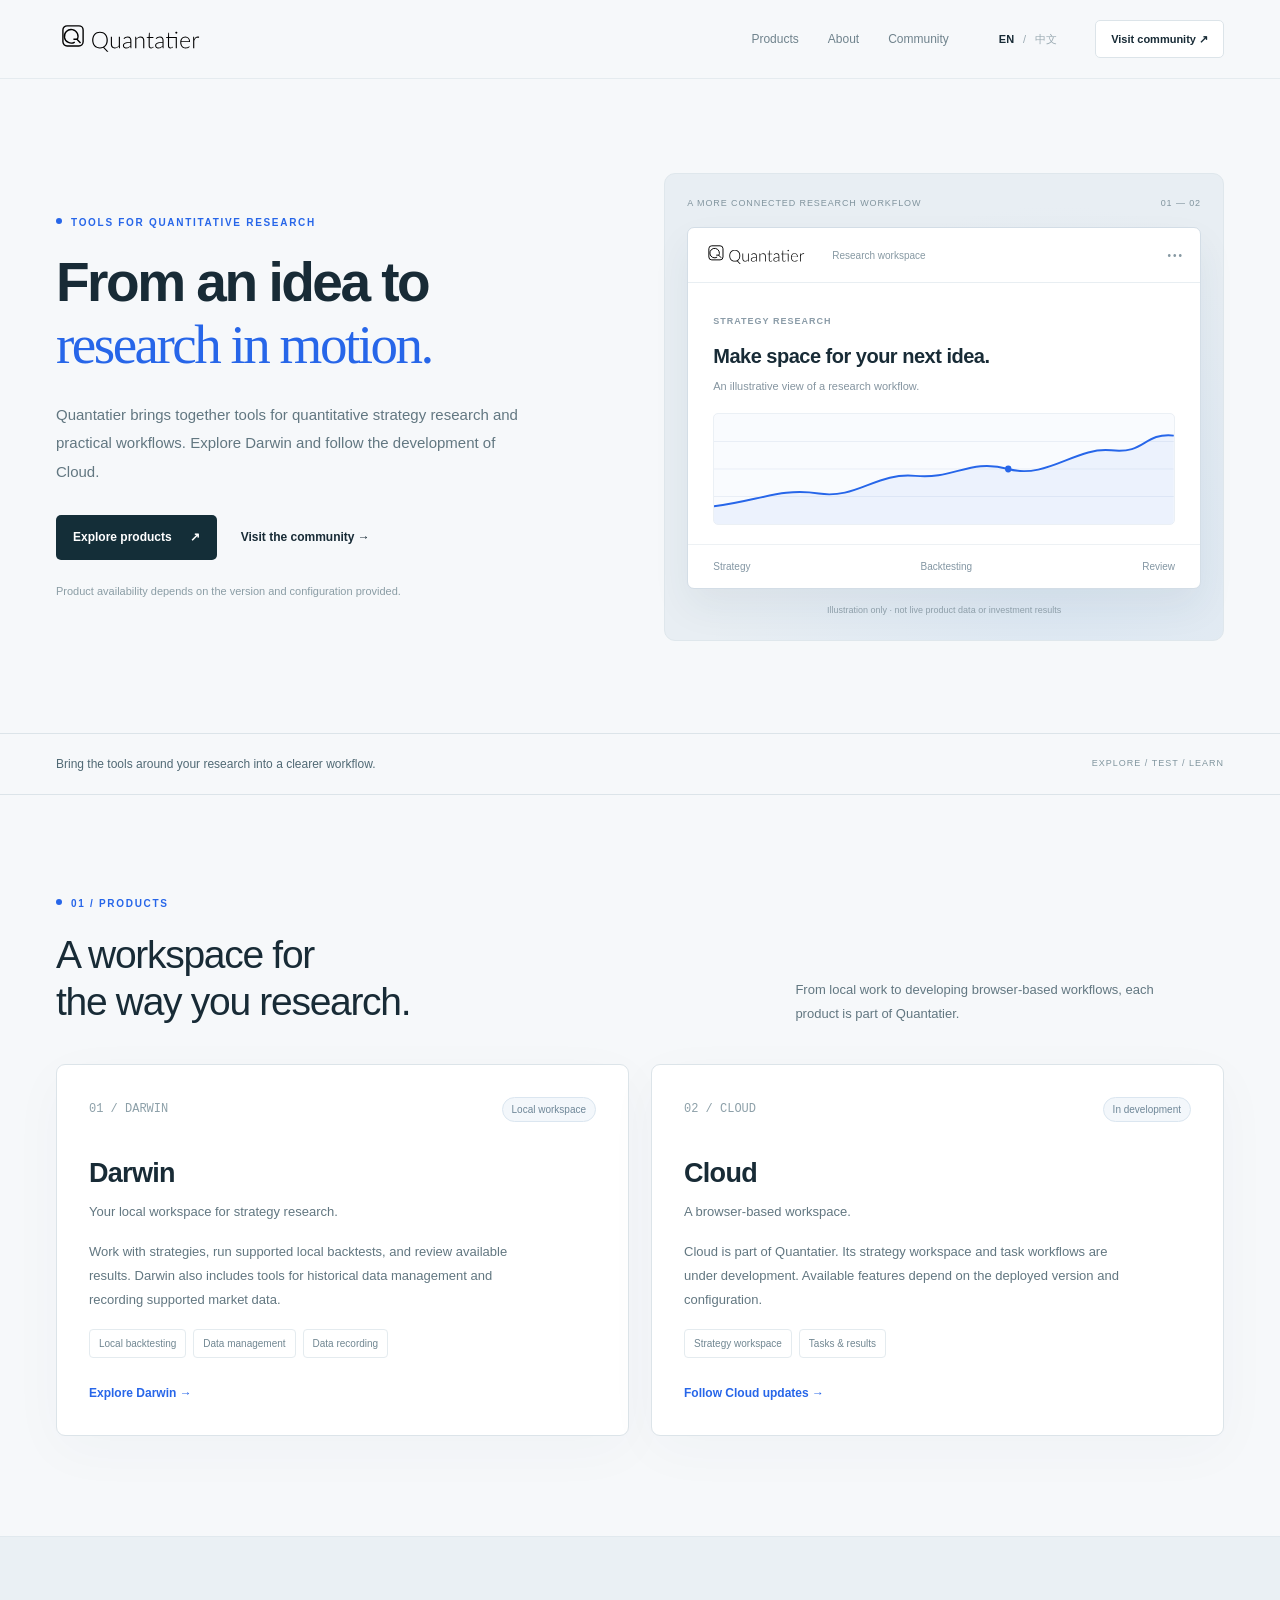
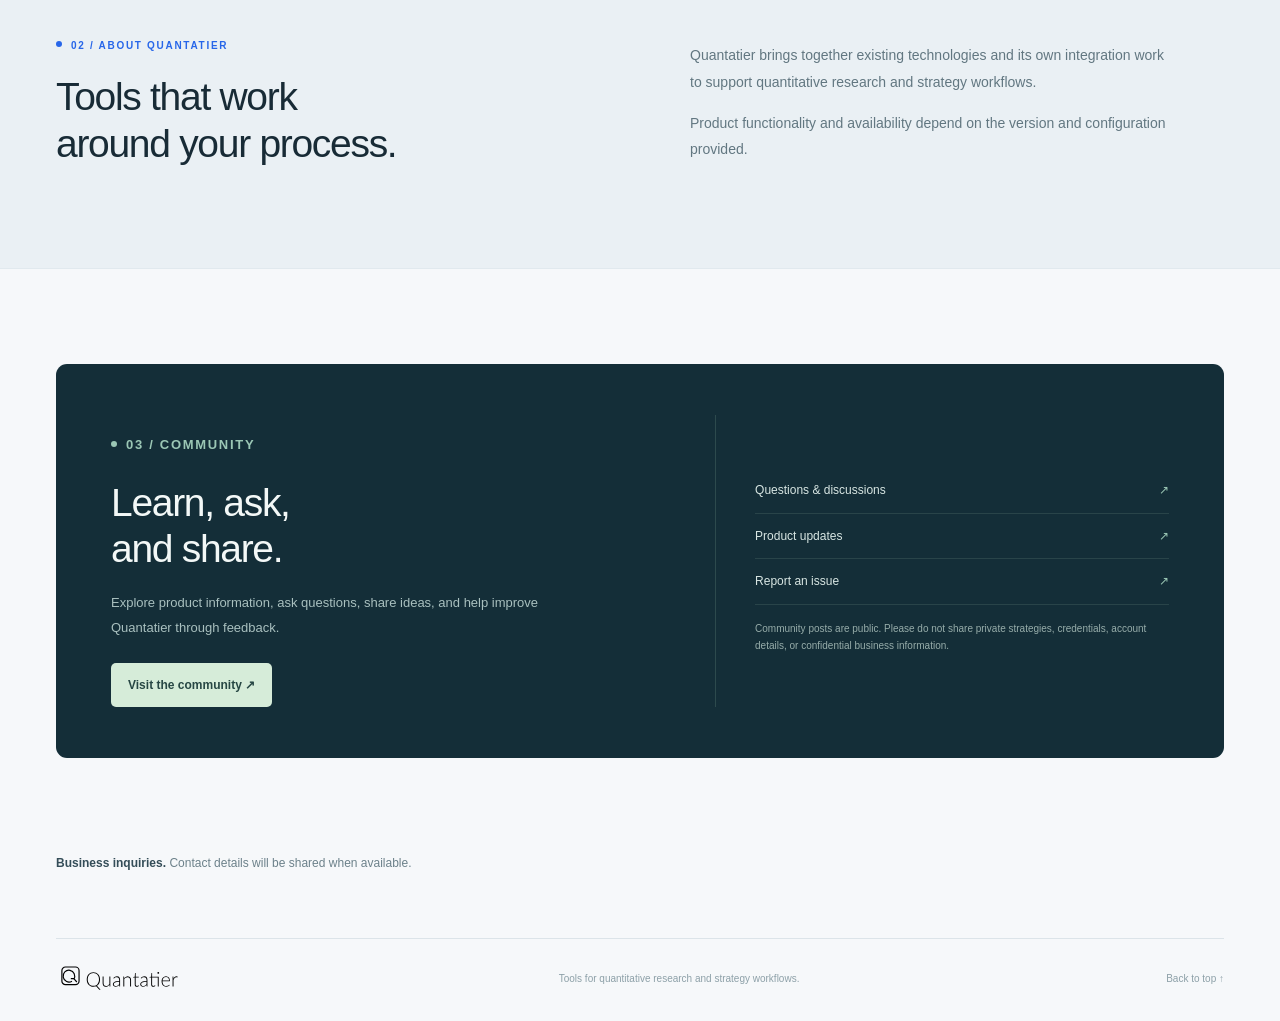
==== index.html @ 44d1ac67 "docs: update Quantatier showcase pages" ====
<!doctype html>
<html lang="en">
<head><meta charset="utf-8"><meta name="viewport" content="width=device-width, initial-scale=1"><meta name="robots" content="noindex,nofollow"><title>Quantatier — Tools for quantitative research</title><meta name="description" content="Tools for quantitative research and strategy workflows."><meta name="theme-color" content="#f6f8fa"><link rel="icon" type="image/svg+xml" href="assets/favicon.svg">
  <link rel="stylesheet" href="style.css"></head>
<body>
<a class="skip" href="#main">Skip to content</a>
<header class="site-header"><div class="shell header"><a class="brand" href="#main" aria-label="Quantatier"><img src="assets/quantatier.svg" alt="Quantatier"></a><nav class="nav" aria-label="Main navigation"><a href="#products">Products</a><a href="#about">About</a><a href="#community">Community</a></nav><div class="languages" aria-label="Language"><a href="index.html" aria-current="page">EN</a><span>/</span><a href="index_ZH.html" >中文</a></div><a class="nav-button" href="https://github.com/quantatier-apps/community">Visit community ↗</a></div></header>
<main id="main">
<section class="shell hero"><div><p class="eyebrow">TOOLS FOR QUANTITATIVE RESEARCH</p><h1>From an idea to<br><em>research in motion.</em></h1><p class="lead">Quantatier brings together tools for quantitative strategy research and practical workflows. Explore Darwin and follow the development of Cloud.</p><div class="actions"><a class="button" href="#products">Explore products <span aria-hidden="true">↗</span></a><a class="text-link" href="https://github.com/quantatier-apps/community">Visit the community →</a></div><p class="hero-note">Product availability depends on the version and configuration provided.</p></div>
<div class="hero-preview"><p class="preview-overline"><span>A MORE CONNECTED RESEARCH WORKFLOW</span><span>01 — 02</span></p><div class="preview-window"><div class="preview-top"><img src="assets/quantatier.svg" alt=""><span>Research workspace</span><span class="dots">•••</span></div><div class="preview-content"><span class="tiny">STRATEGY RESEARCH</span><p class="preview-title">Make space for your next idea.</p><p class="preview-description">An illustrative view of a research workflow.</p><div class="preview-chart"><svg viewBox="0 0 500 112" preserveAspectRatio="none" role="img" aria-label="Illustrative chart, not real results"><path d="M0 28H500M0 56H500M0 84H500" stroke="#e8eef6" fill="none"/><path d="M0 94 C50 88 73 75 114 81 S177 59 219 63 S278 45 320 56 S394 33 432 37 S466 19 500 22" stroke="#2766e9" stroke-width="2" fill="none"/><path d="M0 94 C50 88 73 75 114 81 S177 59 219 63 S278 45 320 56 S394 33 432 37 S466 19 500 22 L500 112H0Z" fill="#2766e9" opacity=".06"/><circle cx="320" cy="56" r="3.5" fill="#2766e9"/></svg></div><div class="preview-rows"><span>Strategy</span><span>Backtesting</span><span>Review</span></div></div></div><p class="preview-caption">Illustration only · not live product data or investment results</p></div></section>
<div class="purpose"><div class="shell purpose-inner"><p>Bring the tools around your research into a clearer workflow.</p><span>EXPLORE  /  TEST  /  LEARN</span></div></div>
<section class="section shell" id="products"><div class="section-head"><div><p class="eyebrow">01 / PRODUCTS</p><h2>A workspace for<br>the way you research.</h2></div><p>From local work to developing browser-based workflows, each product is part of Quantatier.</p></div><div class="products">
<article class="product-card"><div class="product-top"><span class="product-number">01 / DARWIN</span><span class="pill">Local workspace</span></div><h3>Darwin</h3><p class="product-subtitle">Your local workspace for strategy research.</p><p>Work with strategies, run supported local backtests, and review available results. Darwin also includes tools for historical data management and recording supported market data.</p><div class="features"><span>Local backtesting</span><span>Data management</span><span>Data recording</span></div><a class="text-link" href="https://github.com/quantatier-apps/community#darwin">Explore Darwin →</a></article>
<article class="product-card"><div class="product-top"><span class="product-number">02 / CLOUD</span><span class="pill">In development</span></div><h3>Cloud</h3><p class="product-subtitle">A browser-based workspace.</p><p>Cloud is part of Quantatier. Its strategy workspace and task workflows are under development. Available features depend on the deployed version and configuration.</p><div class="features"><span>Strategy workspace</span><span>Tasks & results</span></div><a class="text-link" href="https://github.com/quantatier-apps/community#cloud">Follow Cloud updates →</a></article>
</div></section>
<section class="section about" id="about"><div class="shell about-grid"><div><p class="eyebrow">02 / ABOUT QUANTATIER</p><h2>Tools that work<br>around your process.</h2></div><div class="about-copy"><p>Quantatier brings together existing technologies and its own integration work to support quantitative research and strategy workflows.</p><p>Product functionality and availability depend on the version and configuration provided.</p></div></div></section>
<section class="shell community" id="community"><div class="community-panel"><div><p class="eyebrow">03 / COMMUNITY</p><h2>Learn, ask,<br>and share.</h2><p>Explore product information, ask questions, share ideas, and help improve Quantatier through feedback.</p><a class="button button-light" href="https://github.com/quantatier-apps/community">Visit the community ↗</a></div><div class="community-links"><a href="https://github.com/quantatier-apps/community/discussions">Questions & discussions <span>↗</span></a><a href="https://github.com/quantatier-apps/community/discussions/categories/announcements">Product updates <span>↗</span></a><a href="https://github.com/quantatier-apps/community/issues">Report an issue <span>↗</span></a><small>Community posts are public. Please do not share private strategies, credentials, account details, or confidential business information.</small></div></div></section>
<div class="shell business-note"><strong>Business inquiries.</strong> Contact details will be shared when available.</div>
</main><footer class="shell footer"><a href="#main" aria-label="Quantatier"><img src="assets/quantatier.svg" alt="Quantatier"></a><p>Tools for quantitative research and strategy workflows.</p><a href="#main">Back to top ↑</a></footer>
</body></html>
---- style.css ----
:root{color-scheme:light;--paper:#f6f8fa;--ink:#182b36;--muted:#627781;--line:#dce4e9;--blue:#2766e9;--deep:#142e38;--panel:#edf2f6}*{box-sizing:border-box}html{scroll-behavior:smooth;scroll-padding-top:90px}body{margin:0;background:var(--paper);color:var(--ink);font:15px/1.7 -apple-system,BlinkMacSystemFont,"Segoe UI",sans-serif;-webkit-font-smoothing:antialiased}a{color:inherit;text-decoration:none}a:focus-visible,summary:focus-visible{outline:3px solid var(--blue);outline-offset:4px}a:hover{color:var(--blue)}.shell{width:min(100% - 112px,1230px);margin:auto}.site-header{position:sticky;top:0;z-index:10;background:#f6f8faee;backdrop-filter:blur(15px);border-bottom:1px solid #dbe3e899}.header{min-height:78px;display:flex;align-items:center;gap:38px}.brand{display:flex;align-items:center;flex-shrink:0}.brand img{width:160px;height:auto;display:block}.nav{display:flex;align-items:center;gap:29px;margin-left:auto;color:#70838d;font-size:12px}.languages{display:flex;gap:9px;margin-left:12px;color:#9aaab2;font-size:11px}.languages [aria-current=page]{color:var(--ink);font-weight:700}.nav-button{border:1px solid var(--line);padding:9px 15px;border-radius:5px;background:white;font-size:11px;font-weight:600;white-space:nowrap}.eyebrow{font-size:10px;letter-spacing:1.7px;text-transform:uppercase;font-weight:700;color:var(--blue);margin:0 0 20px}.eyebrow:before{content:"";display:inline-block;width:6px;height:6px;border-radius:50%;background:var(--blue);margin-right:9px;vertical-align:2px}h1,h2,h3,p{margin-top:0}.hero{display:grid;grid-template-columns:1fr 1.04fr;gap:70px;align-items:center;padding-top:94px;padding-bottom:92px}.hero h1{font-size:clamp(40px,4.3vw,59px);line-height:1.13;letter-spacing:-2.5px;font-weight:550;margin:0 0 25px}.hero h1 em{color:var(--blue);font:400 1em Georgia,serif}.lead{color:var(--muted);font-size:15px;line-height:1.9;max-width:480px;margin-bottom:29px}.actions{display:flex;gap:24px;align-items:center;flex-wrap:wrap}.button{display:inline-flex;align-items:center;justify-content:center;gap:18px;padding:12px 17px;border-radius:5px;background:var(--deep);color:white;font-size:12px;font-weight:600}.button:hover{color:white;background:var(--blue)}.text-link{font-size:12px;font-weight:600}.hero-note{margin:22px 0 0;font-size:11px;color:#8b9da5}.hero-preview{background:radial-gradient(ellipse at 70% 80%,#b4d0ef44,transparent 65%),#e8eef3;padding:22px;border:1px solid #dfe7ec;border-radius:11px}.preview-overline{display:flex;justify-content:space-between;color:#81949e;font-size:9px;letter-spacing:.9px;margin:0 0 16px;gap:12px}.preview-window{background:white;border:1px solid #d3dde6;border-radius:7px;overflow:hidden;box-shadow:0 18px 38px #203a5110}.preview-top{display:flex;align-items:center;gap:16px;padding:13px 16px;border-bottom:1px solid #e8eef2;color:#8799a3;font-size:10px}.preview-top img{width:112px;height:auto}.preview-top .dots{margin-left:auto;letter-spacing:2px}.preview-content{padding:23px 25px 19px}.tiny{font-size:9px;letter-spacing:1px;font-weight:700;color:#8b9ca8;text-transform:uppercase}.preview-title{font-size:20px;letter-spacing:-.5px;font-weight:550;margin:7px 0 4px}.preview-description{font-size:11px;color:#8595a0;margin-bottom:17px}.preview-chart{height:112px;background:#f9fbfe;border:1px solid #ebf0f5;border-radius:5px;overflow:hidden}.preview-chart svg{display:block;width:100%;height:100%}.preview-rows{display:flex;justify-content:space-between;gap:10px;color:#8396a3;font-size:10px;border-top:1px solid #edf1f4;margin:19px -25px -19px;padding:13px 25px}.preview-caption{text-align:center;font-size:9px;color:#8e9fa9;margin:14px 0 0}.purpose{border-top:1px solid var(--line);border-bottom:1px solid var(--line)}.purpose-inner{display:flex;justify-content:space-between;gap:20px;align-items:center;padding-top:20px;padding-bottom:20px}.purpose p{margin:0;font-size:12px;color:#506974}.purpose span{font-size:9px;color:#81969f;letter-spacing:1px;white-space:nowrap}.section{padding:100px 0}.section-head{display:grid;grid-template-columns:1fr .65fr;gap:80px;align-items:end;margin-bottom:38px}.section-head h2,.about h2,.community h2{font-size:39px;line-height:1.2;letter-spacing:-1.3px;font-weight:520;margin:0}.section-head>p{color:var(--muted);font-size:13px;max-width:365px;margin:0;line-height:1.85}.products{display:grid;grid-template-columns:1fr 1fr;gap:22px}.product-card{background:#fff;border:1px solid var(--line);border-radius:9px;padding:32px;display:flex;flex-direction:column;min-height:330px;box-shadow:0 14px 55px #2e456708}.product-top{display:flex;align-items:center;justify-content:space-between}.product-number{font:12px ui-monospace,monospace;color:#8da0a9}.pill{border:1px solid #dbe6f0;background:#f3f7fb;color:#6f8798;padding:3px 9px;border-radius:20px;font-size:10px}.product-card h3{font-size:27px;font-weight:550;letter-spacing:-.7px;margin:29px 0 3px}.product-subtitle{color:#879ba6;font-size:11px;margin-bottom:16px}.product-card p{font-size:13px;line-height:1.85;color:var(--muted);max-width:460px}.features{display:flex;gap:7px;flex-wrap:wrap;margin:4px 0 25px}.features span{padding:5px 9px;border:1px solid #e4ebef;border-radius:4px;color:#718792;font-size:10px}.product-card .text-link{margin-top:auto;color:var(--blue)}.about{background:#eaf0f4;border-top:1px solid #e1e9ee;border-bottom:1px solid #e1e9ee}.about-grid{display:grid;grid-template-columns:1fr 1fr;gap:100px;align-items:start}.about-copy{max-width:480px;color:var(--muted);font-size:14px;line-height:1.9;margin:5px 0 0}.about-copy p:last-child{margin-bottom:0}.community{padding:95px 0}.community-panel{display:grid;grid-template-columns:1fr .85fr;gap:70px;padding:51px 55px;color:#f3f8f7;background:var(--deep);border-radius:11px}.community .eyebrow{color:#9bc7b5}.community .eyebrow:before{background:#9bc7b5}.community p{font-size:13px;color:#a9c0bf;line-height:1.9;max-width:440px;margin:18px 0 22px}.button-light{background:#d6ecd9;color:#274744}.button-light:hover{color:#142e38;background:white}.community-links{display:flex;flex-direction:column;border-left:1px solid #62817a55;padding-left:39px;justify-content:center}.community-links a{padding:12px 0;border-bottom:1px solid #62817a44;color:#d8e6e3;font-size:12px}.community-links a span{float:right;color:#9bc7b5}.community-links small{color:#97adaa;font-size:10px;line-height:1.7;margin-top:15px}.business-note{padding:0 0 65px;color:#6c818a;font-size:12px}.business-note strong{color:#344d58}.footer{display:flex;align-items:center;justify-content:space-between;gap:18px;border-top:1px solid var(--line);padding-top:22px;padding-bottom:25px;color:#8da0a8;font-size:10px}.footer img{width:136px;display:block}.footer p{margin:0}.skip{position:absolute;top:-100px;left:12px;background:#fff;padding:10px;z-index:40}.skip:focus{top:10px}@media(max-width:900px){.shell{width:min(100% - 56px,1230px)}.nav{gap:16px}.header{gap:15px}.hero{gap:35px}.section-head,.about-grid{gap:40px}.community-panel{gap:35px;padding:40px}.hero h1{font-size:44px}}@media(max-width:680px){.shell{width:calc(100% - 36px)}.header{min-height:68px;flex-wrap:wrap;column-gap:12px;row-gap:0;padding:9px 0}.brand img{width:137px}.languages{margin-left:auto}.nav{order:3;flex-basis:100%;margin:0;gap:22px;overflow:auto;white-space:nowrap;padding:6px 0 1px;font-size:11px}.nav-button{padding:7px 10px}.hero{grid-template-columns:1fr;gap:38px;padding:58px 0 59px}.hero h1{font-size:42px;letter-spacing:-1.7px}.lead{font-size:14px}.preview-content{padding:19px}.preview-rows{margin:16px -19px -19px;padding:11px 19px}.purpose-inner{align-items:flex-start}.purpose span{display:none}.section{padding:70px 0}.section-head{grid-template-columns:1fr;gap:16px;margin-bottom:27px}.section-head h2,.about h2,.community h2{font-size:32px}.products,.about-grid,.community-panel{grid-template-columns:1fr}.products{gap:14px}.product-card{min-height:auto;padding:25px}.product-card h3{margin-top:23px}.about-grid{gap:23px}.community{padding:68px 0}.community-panel{padding:29px;gap:22px}.community-links{padding-left:0;border-left:0;border-top:1px solid #62817a55;padding-top:9px}.footer{align-items:flex-start;flex-wrap:wrap}.footer p{width:100%}.business-note{padding-bottom:40px}}
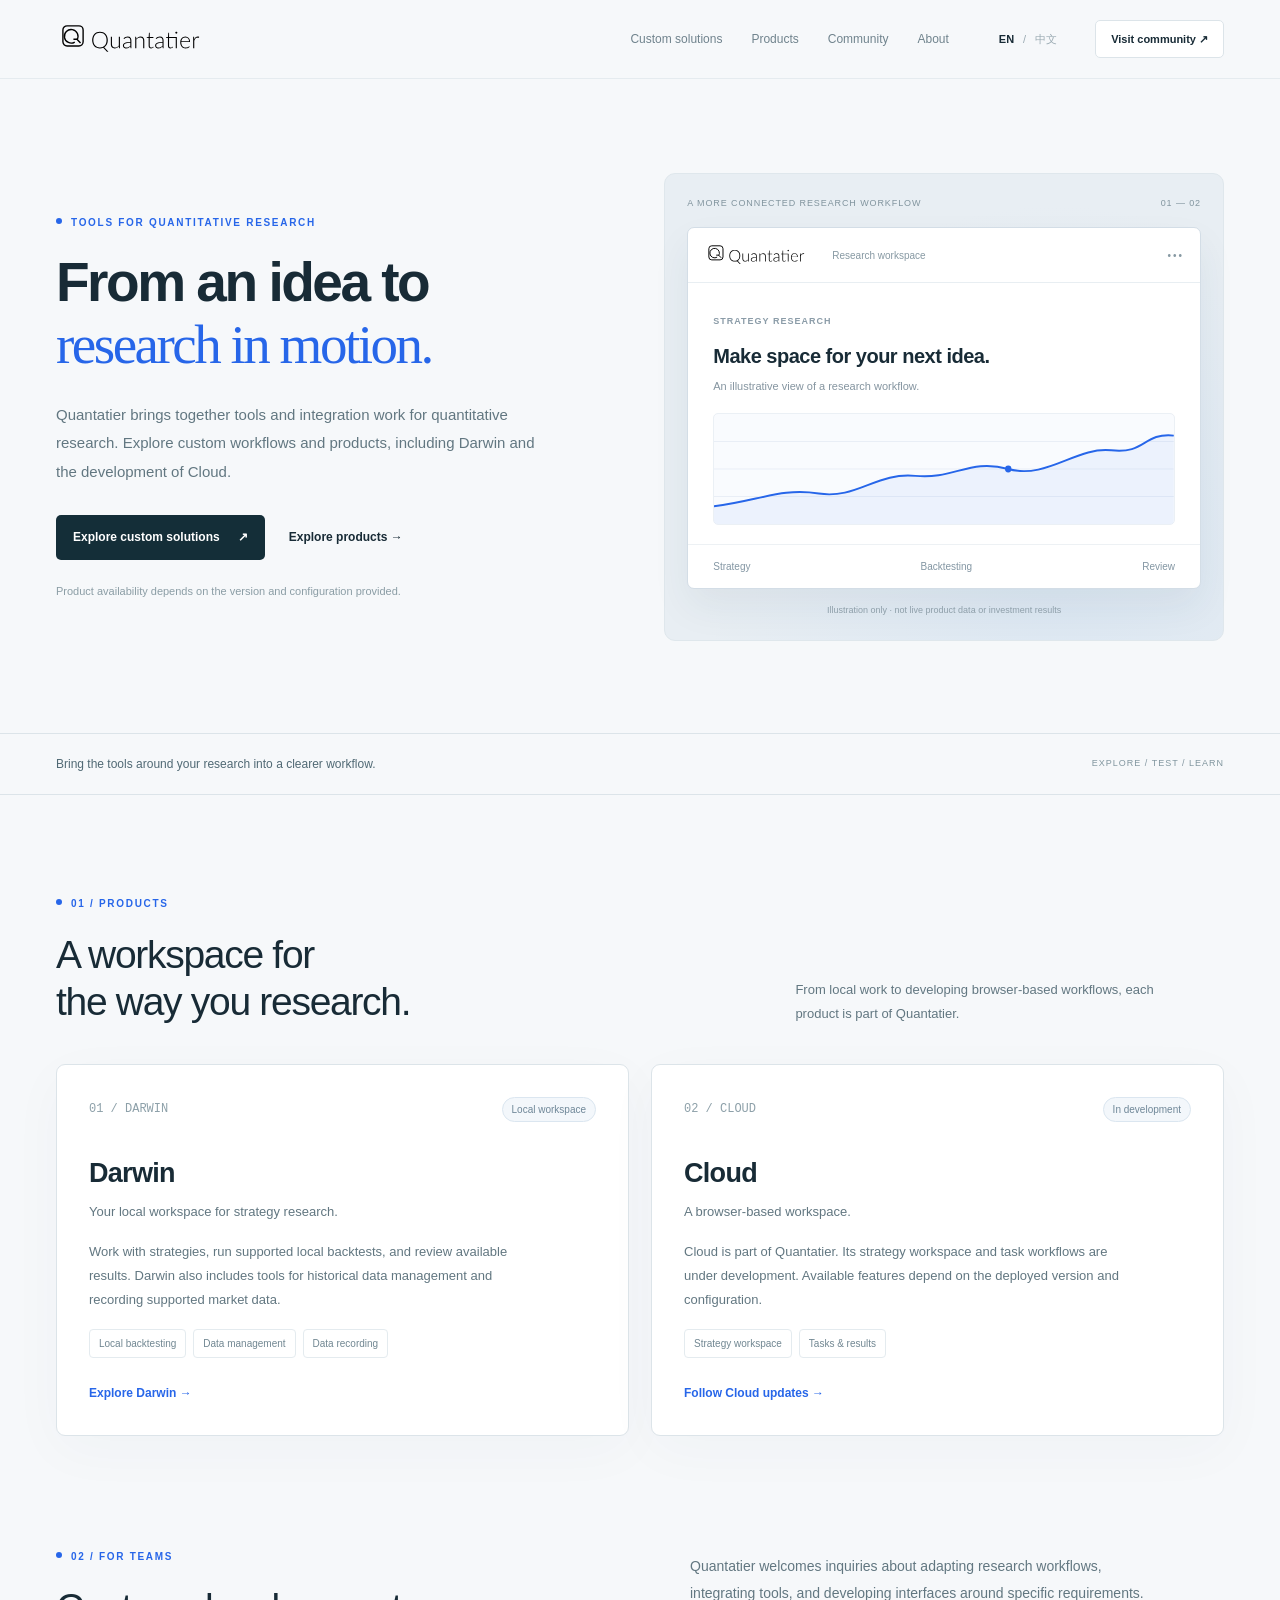
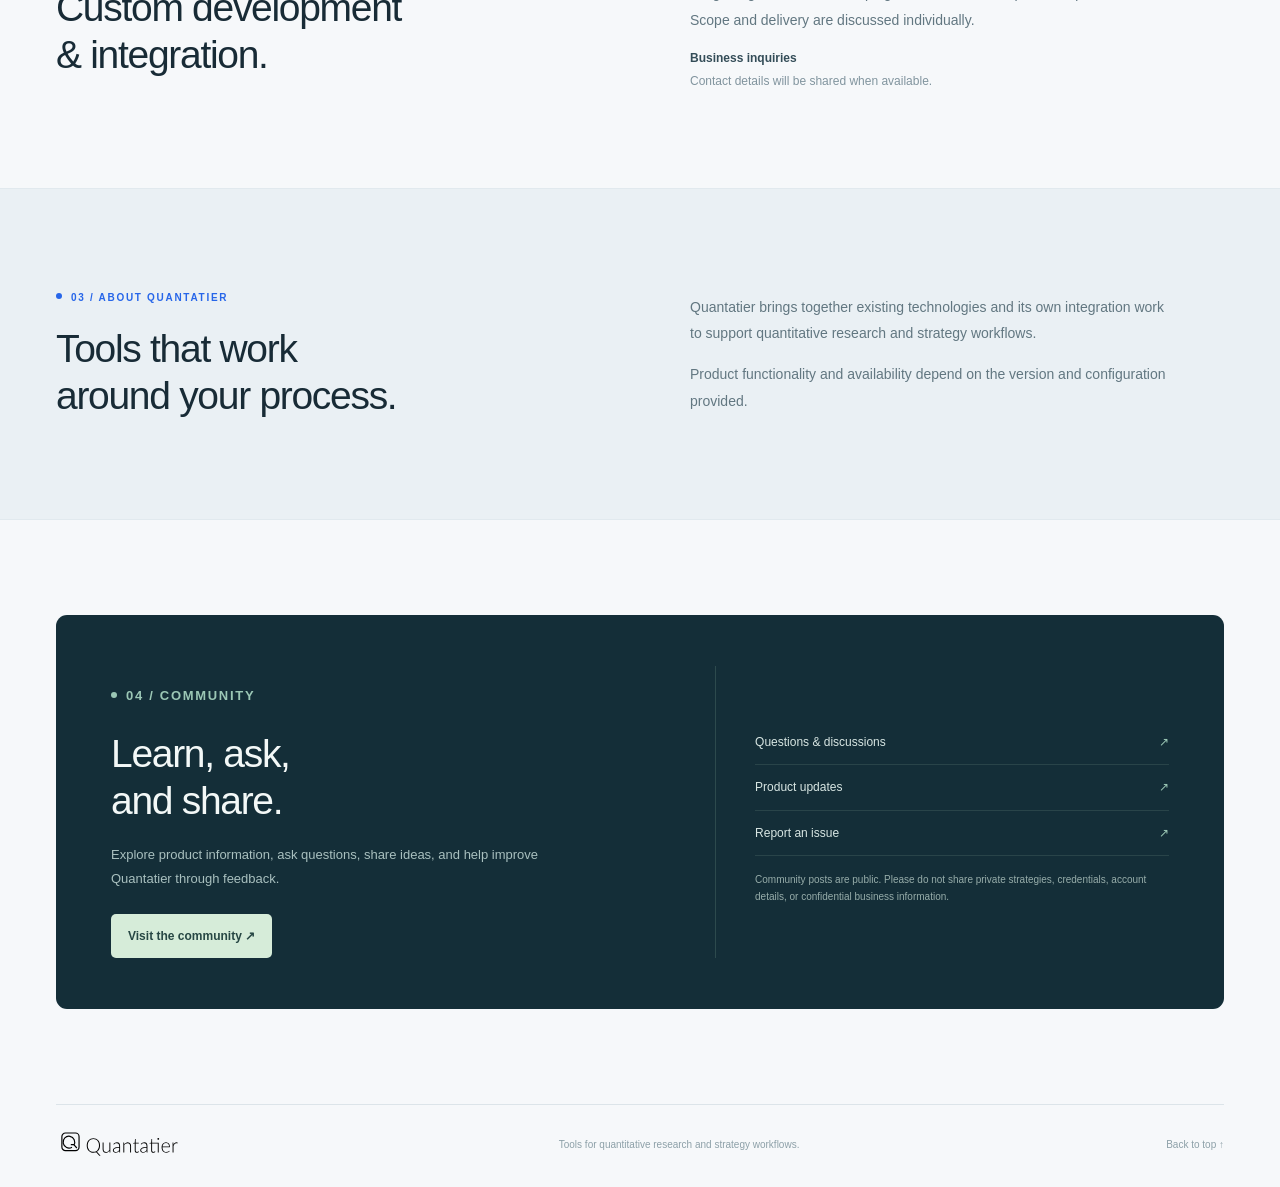
==== commit 52812fca: "docs: add custom development information" ====
--- a/index.html
+++ b/index.html
@@ -4,17 +4,26 @@
   <link rel="stylesheet" href="style.css"></head>
 <body>
 <a class="skip" href="#main">Skip to content</a>
-<header class="site-header"><div class="shell header"><a class="brand" href="#main" aria-label="Quantatier"><img src="assets/quantatier.svg" alt="Quantatier"></a><nav class="nav" aria-label="Main navigation"><a href="#products">Products</a><a href="#about">About</a><a href="#community">Community</a></nav><div class="languages" aria-label="Language"><a href="index.html" aria-current="page">EN</a><span>/</span><a href="index_ZH.html" >中文</a></div><a class="nav-button" href="https://github.com/quantatier-apps/community">Visit community ↗</a></div></header>
+<header class="site-header"><div class="shell header"><a class="brand" href="#main" aria-label="Quantatier"><img src="assets/quantatier.svg" alt="Quantatier"></a><nav class="nav" aria-label="Main navigation"><a href="#business">Custom solutions</a><a href="#products">Products</a><a href="#community">Community</a><a href="#about">About</a></nav><div class="languages" aria-label="Language"><a href="index.html" aria-current="page">EN</a><span>/</span><a href="index_ZH.html" >中文</a></div><a class="nav-button" href="https://github.com/quantatier-apps/community">Visit community ↗</a></div></header>
 <main id="main">
-<section class="shell hero"><div><p class="eyebrow">TOOLS FOR QUANTITATIVE RESEARCH</p><h1>From an idea to<br><em>research in motion.</em></h1><p class="lead">Quantatier brings together tools for quantitative strategy research and practical workflows. Explore Darwin and follow the development of Cloud.</p><div class="actions"><a class="button" href="#products">Explore products <span aria-hidden="true">↗</span></a><a class="text-link" href="https://github.com/quantatier-apps/community">Visit the community →</a></div><p class="hero-note">Product availability depends on the version and configuration provided.</p></div>
+<section class="shell hero"><div><p class="eyebrow">TOOLS FOR QUANTITATIVE RESEARCH</p><h1>From an idea to<br><em>research in motion.</em></h1><p class="lead">Quantatier brings together tools and integration work for quantitative research. Explore custom workflows and products, including Darwin and the development of Cloud.</p><div class="actions"><a class="button" href="#business">Explore custom solutions <span aria-hidden="true">↗</span></a><a class="text-link" href="#products">Explore products →</a></div><p class="hero-note">Product availability depends on the version and configuration provided.</p></div>
 <div class="hero-preview"><p class="preview-overline"><span>A MORE CONNECTED RESEARCH WORKFLOW</span><span>01 — 02</span></p><div class="preview-window"><div class="preview-top"><img src="assets/quantatier.svg" alt=""><span>Research workspace</span><span class="dots">•••</span></div><div class="preview-content"><span class="tiny">STRATEGY RESEARCH</span><p class="preview-title">Make space for your next idea.</p><p class="preview-description">An illustrative view of a research workflow.</p><div class="preview-chart"><svg viewBox="0 0 500 112" preserveAspectRatio="none" role="img" aria-label="Illustrative chart, not real results"><path d="M0 28H500M0 56H500M0 84H500" stroke="#e8eef6" fill="none"/><path d="M0 94 C50 88 73 75 114 81 S177 59 219 63 S278 45 320 56 S394 33 432 37 S466 19 500 22" stroke="#2766e9" stroke-width="2" fill="none"/><path d="M0 94 C50 88 73 75 114 81 S177 59 219 63 S278 45 320 56 S394 33 432 37 S466 19 500 22 L500 112H0Z" fill="#2766e9" opacity=".06"/><circle cx="320" cy="56" r="3.5" fill="#2766e9"/></svg></div><div class="preview-rows"><span>Strategy</span><span>Backtesting</span><span>Review</span></div></div></div><p class="preview-caption">Illustration only · not live product data or investment results</p></div></section>
 <div class="purpose"><div class="shell purpose-inner"><p>Bring the tools around your research into a clearer workflow.</p><span>EXPLORE  /  TEST  /  LEARN</span></div></div>
 <section class="section shell" id="products"><div class="section-head"><div><p class="eyebrow">01 / PRODUCTS</p><h2>A workspace for<br>the way you research.</h2></div><p>From local work to developing browser-based workflows, each product is part of Quantatier.</p></div><div class="products">
 <article class="product-card"><div class="product-top"><span class="product-number">01 / DARWIN</span><span class="pill">Local workspace</span></div><h3>Darwin</h3><p class="product-subtitle">Your local workspace for strategy research.</p><p>Work with strategies, run supported local backtests, and review available results. Darwin also includes tools for historical data management and recording supported market data.</p><div class="features"><span>Local backtesting</span><span>Data management</span><span>Data recording</span></div><a class="text-link" href="https://github.com/quantatier-apps/community#darwin">Explore Darwin →</a></article>
 <article class="product-card"><div class="product-top"><span class="product-number">02 / CLOUD</span><span class="pill">In development</span></div><h3>Cloud</h3><p class="product-subtitle">A browser-based workspace.</p><p>Cloud is part of Quantatier. Its strategy workspace and task workflows are under development. Available features depend on the deployed version and configuration.</p><div class="features"><span>Strategy workspace</span><span>Tasks & results</span></div><a class="text-link" href="https://github.com/quantatier-apps/community#cloud">Follow Cloud updates →</a></article>
 </div></section>
-<section class="section about" id="about"><div class="shell about-grid"><div><p class="eyebrow">02 / ABOUT QUANTATIER</p><h2>Tools that work<br>around your process.</h2></div><div class="about-copy"><p>Quantatier brings together existing technologies and its own integration work to support quantitative research and strategy workflows.</p><p>Product functionality and availability depend on the version and configuration provided.</p></div></div></section>
-<section class="shell community" id="community"><div class="community-panel"><div><p class="eyebrow">03 / COMMUNITY</p><h2>Learn, ask,<br>and share.</h2><p>Explore product information, ask questions, share ideas, and help improve Quantatier through feedback.</p><a class="button button-light" href="https://github.com/quantatier-apps/community">Visit the community ↗</a></div><div class="community-links"><a href="https://github.com/quantatier-apps/community/discussions">Questions & discussions <span>↗</span></a><a href="https://github.com/quantatier-apps/community/discussions/categories/announcements">Product updates <span>↗</span></a><a href="https://github.com/quantatier-apps/community/issues">Report an issue <span>↗</span></a><small>Community posts are public. Please do not share private strategies, credentials, account details, or confidential business information.</small></div></div></section>
-<div class="shell business-note"><strong>Business inquiries.</strong> Contact details will be shared when available.</div>
+<section class="shell business-section" id="business">
+  <div class="about-grid">
+    <div><p class="eyebrow">02 / FOR TEAMS</p><h2>Custom development<br>&amp; integration.</h2></div>
+    <div class="about-copy">
+      <p>Quantatier welcomes inquiries about adapting research workflows, integrating tools, and developing interfaces around specific requirements. Scope and delivery are discussed individually.</p>
+      <p class="business-contact"><strong>Business inquiries</strong><br>Contact details will be shared when available.</p>
+    </div>
+  </div>
+</section>
+<section class="section about" id="about"><div class="shell about-grid"><div><p class="eyebrow">03 / ABOUT QUANTATIER</p><h2>Tools that work<br>around your process.</h2></div><div class="about-copy"><p>Quantatier brings together existing technologies and its own integration work to support quantitative research and strategy workflows.</p><p>Product functionality and availability depend on the version and configuration provided.</p></div></div></section>
+<section class="shell community" id="community"><div class="community-panel"><div><p class="eyebrow">04 / COMMUNITY</p><h2>Learn, ask,<br>and share.</h2><p>Explore product information, ask questions, share ideas, and help improve Quantatier through feedback.</p><a class="button button-light" href="https://github.com/quantatier-apps/community">Visit the community ↗</a></div><div class="community-links"><a href="https://github.com/quantatier-apps/community/discussions">Questions & discussions <span>↗</span></a><a href="https://github.com/quantatier-apps/community/discussions/categories/announcements">Product updates <span>↗</span></a><a href="https://github.com/quantatier-apps/community/issues">Report an issue <span>↗</span></a><small>Community posts are public. Please do not share private strategies, credentials, account details, or confidential business information.</small></div></div></section>
+
 </main><footer class="shell footer"><a href="#main" aria-label="Quantatier"><img src="assets/quantatier.svg" alt="Quantatier"></a><p>Tools for quantitative research and strategy workflows.</p><a href="#main">Back to top ↑</a></footer>
-</body></html>+</body></html>
--- a/style.css
+++ b/style.css
@@ -1 +1,4 @@
 :root{color-scheme:light;--paper:#f6f8fa;--ink:#182b36;--muted:#627781;--line:#dce4e9;--blue:#2766e9;--deep:#142e38;--panel:#edf2f6}*{box-sizing:border-box}html{scroll-behavior:smooth;scroll-padding-top:90px}body{margin:0;background:var(--paper);color:var(--ink);font:15px/1.7 -apple-system,BlinkMacSystemFont,"Segoe UI",sans-serif;-webkit-font-smoothing:antialiased}a{color:inherit;text-decoration:none}a:focus-visible,summary:focus-visible{outline:3px solid var(--blue);outline-offset:4px}a:hover{color:var(--blue)}.shell{width:min(100% - 112px,1230px);margin:auto}.site-header{position:sticky;top:0;z-index:10;background:#f6f8faee;backdrop-filter:blur(15px);border-bottom:1px solid #dbe3e899}.header{min-height:78px;display:flex;align-items:center;gap:38px}.brand{display:flex;align-items:center;flex-shrink:0}.brand img{width:160px;height:auto;display:block}.nav{display:flex;align-items:center;gap:29px;margin-left:auto;color:#70838d;font-size:12px}.languages{display:flex;gap:9px;margin-left:12px;color:#9aaab2;font-size:11px}.languages [aria-current=page]{color:var(--ink);font-weight:700}.nav-button{border:1px solid var(--line);padding:9px 15px;border-radius:5px;background:white;font-size:11px;font-weight:600;white-space:nowrap}.eyebrow{font-size:10px;letter-spacing:1.7px;text-transform:uppercase;font-weight:700;color:var(--blue);margin:0 0 20px}.eyebrow:before{content:"";display:inline-block;width:6px;height:6px;border-radius:50%;background:var(--blue);margin-right:9px;vertical-align:2px}h1,h2,h3,p{margin-top:0}.hero{display:grid;grid-template-columns:1fr 1.04fr;gap:70px;align-items:center;padding-top:94px;padding-bottom:92px}.hero h1{font-size:clamp(40px,4.3vw,59px);line-height:1.13;letter-spacing:-2.5px;font-weight:550;margin:0 0 25px}.hero h1 em{color:var(--blue);font:400 1em Georgia,serif}.lead{color:var(--muted);font-size:15px;line-height:1.9;max-width:480px;margin-bottom:29px}.actions{display:flex;gap:24px;align-items:center;flex-wrap:wrap}.button{display:inline-flex;align-items:center;justify-content:center;gap:18px;padding:12px 17px;border-radius:5px;background:var(--deep);color:white;font-size:12px;font-weight:600}.button:hover{color:white;background:var(--blue)}.text-link{font-size:12px;font-weight:600}.hero-note{margin:22px 0 0;font-size:11px;color:#8b9da5}.hero-preview{background:radial-gradient(ellipse at 70% 80%,#b4d0ef44,transparent 65%),#e8eef3;padding:22px;border:1px solid #dfe7ec;border-radius:11px}.preview-overline{display:flex;justify-content:space-between;color:#81949e;font-size:9px;letter-spacing:.9px;margin:0 0 16px;gap:12px}.preview-window{background:white;border:1px solid #d3dde6;border-radius:7px;overflow:hidden;box-shadow:0 18px 38px #203a5110}.preview-top{display:flex;align-items:center;gap:16px;padding:13px 16px;border-bottom:1px solid #e8eef2;color:#8799a3;font-size:10px}.preview-top img{width:112px;height:auto}.preview-top .dots{margin-left:auto;letter-spacing:2px}.preview-content{padding:23px 25px 19px}.tiny{font-size:9px;letter-spacing:1px;font-weight:700;color:#8b9ca8;text-transform:uppercase}.preview-title{font-size:20px;letter-spacing:-.5px;font-weight:550;margin:7px 0 4px}.preview-description{font-size:11px;color:#8595a0;margin-bottom:17px}.preview-chart{height:112px;background:#f9fbfe;border:1px solid #ebf0f5;border-radius:5px;overflow:hidden}.preview-chart svg{display:block;width:100%;height:100%}.preview-rows{display:flex;justify-content:space-between;gap:10px;color:#8396a3;font-size:10px;border-top:1px solid #edf1f4;margin:19px -25px -19px;padding:13px 25px}.preview-caption{text-align:center;font-size:9px;color:#8e9fa9;margin:14px 0 0}.purpose{border-top:1px solid var(--line);border-bottom:1px solid var(--line)}.purpose-inner{display:flex;justify-content:space-between;gap:20px;align-items:center;padding-top:20px;padding-bottom:20px}.purpose p{margin:0;font-size:12px;color:#506974}.purpose span{font-size:9px;color:#81969f;letter-spacing:1px;white-space:nowrap}.section{padding:100px 0}.section-head{display:grid;grid-template-columns:1fr .65fr;gap:80px;align-items:end;margin-bottom:38px}.section-head h2,.about h2,.community h2{font-size:39px;line-height:1.2;letter-spacing:-1.3px;font-weight:520;margin:0}.section-head>p{color:var(--muted);font-size:13px;max-width:365px;margin:0;line-height:1.85}.products{display:grid;grid-template-columns:1fr 1fr;gap:22px}.product-card{background:#fff;border:1px solid var(--line);border-radius:9px;padding:32px;display:flex;flex-direction:column;min-height:330px;box-shadow:0 14px 55px #2e456708}.product-top{display:flex;align-items:center;justify-content:space-between}.product-number{font:12px ui-monospace,monospace;color:#8da0a9}.pill{border:1px solid #dbe6f0;background:#f3f7fb;color:#6f8798;padding:3px 9px;border-radius:20px;font-size:10px}.product-card h3{font-size:27px;font-weight:550;letter-spacing:-.7px;margin:29px 0 3px}.product-subtitle{color:#879ba6;font-size:11px;margin-bottom:16px}.product-card p{font-size:13px;line-height:1.85;color:var(--muted);max-width:460px}.features{display:flex;gap:7px;flex-wrap:wrap;margin:4px 0 25px}.features span{padding:5px 9px;border:1px solid #e4ebef;border-radius:4px;color:#718792;font-size:10px}.product-card .text-link{margin-top:auto;color:var(--blue)}.about{background:#eaf0f4;border-top:1px solid #e1e9ee;border-bottom:1px solid #e1e9ee}.about-grid{display:grid;grid-template-columns:1fr 1fr;gap:100px;align-items:start}.about-copy{max-width:480px;color:var(--muted);font-size:14px;line-height:1.9;margin:5px 0 0}.about-copy p:last-child{margin-bottom:0}.community{padding:95px 0}.community-panel{display:grid;grid-template-columns:1fr .85fr;gap:70px;padding:51px 55px;color:#f3f8f7;background:var(--deep);border-radius:11px}.community .eyebrow{color:#9bc7b5}.community .eyebrow:before{background:#9bc7b5}.community p{font-size:13px;color:#a9c0bf;line-height:1.9;max-width:440px;margin:18px 0 22px}.button-light{background:#d6ecd9;color:#274744}.button-light:hover{color:#142e38;background:white}.community-links{display:flex;flex-direction:column;border-left:1px solid #62817a55;padding-left:39px;justify-content:center}.community-links a{padding:12px 0;border-bottom:1px solid #62817a44;color:#d8e6e3;font-size:12px}.community-links a span{float:right;color:#9bc7b5}.community-links small{color:#97adaa;font-size:10px;line-height:1.7;margin-top:15px}.business-note{padding:0 0 65px;color:#6c818a;font-size:12px}.business-note strong{color:#344d58}.footer{display:flex;align-items:center;justify-content:space-between;gap:18px;border-top:1px solid var(--line);padding-top:22px;padding-bottom:25px;color:#8da0a8;font-size:10px}.footer img{width:136px;display:block}.footer p{margin:0}.skip{position:absolute;top:-100px;left:12px;background:#fff;padding:10px;z-index:40}.skip:focus{top:10px}@media(max-width:900px){.shell{width:min(100% - 56px,1230px)}.nav{gap:16px}.header{gap:15px}.hero{gap:35px}.section-head,.about-grid{gap:40px}.community-panel{gap:35px;padding:40px}.hero h1{font-size:44px}}@media(max-width:680px){.shell{width:calc(100% - 36px)}.header{min-height:68px;flex-wrap:wrap;column-gap:12px;row-gap:0;padding:9px 0}.brand img{width:137px}.languages{margin-left:auto}.nav{order:3;flex-basis:100%;margin:0;gap:22px;overflow:auto;white-space:nowrap;padding:6px 0 1px;font-size:11px}.nav-button{padding:7px 10px}.hero{grid-template-columns:1fr;gap:38px;padding:58px 0 59px}.hero h1{font-size:42px;letter-spacing:-1.7px}.lead{font-size:14px}.preview-content{padding:19px}.preview-rows{margin:16px -19px -19px;padding:11px 19px}.purpose-inner{align-items:flex-start}.purpose span{display:none}.section{padding:70px 0}.section-head{grid-template-columns:1fr;gap:16px;margin-bottom:27px}.section-head h2,.about h2,.community h2{font-size:32px}.products,.about-grid,.community-panel{grid-template-columns:1fr}.products{gap:14px}.product-card{min-height:auto;padding:25px}.product-card h3{margin-top:23px}.about-grid{gap:23px}.community{padding:68px 0}.community-panel{padding:29px;gap:22px}.community-links{padding-left:0;border-left:0;border-top:1px solid #62817a55;padding-top:9px}.footer{align-items:flex-start;flex-wrap:wrap}.footer p{width:100%}.business-note{padding-bottom:40px}}
+.business-section{padding:12px 0 95px}.business-section h2{font-size:39px;line-height:1.2;letter-spacing:-1.3px;font-weight:520;margin:0}.business-contact{font-size:12px;color:#81949e}.business-contact strong{color:#344d58}@media(max-width:680px){.business-section{padding:0 0 68px}.business-section h2{font-size:32px}}
+
+@media(max-width:680px){html{scroll-padding-top:150px}.nav{flex-wrap:wrap;overflow:visible;white-space:normal;column-gap:18px;row-gap:5px}.nav-button{display:none}}
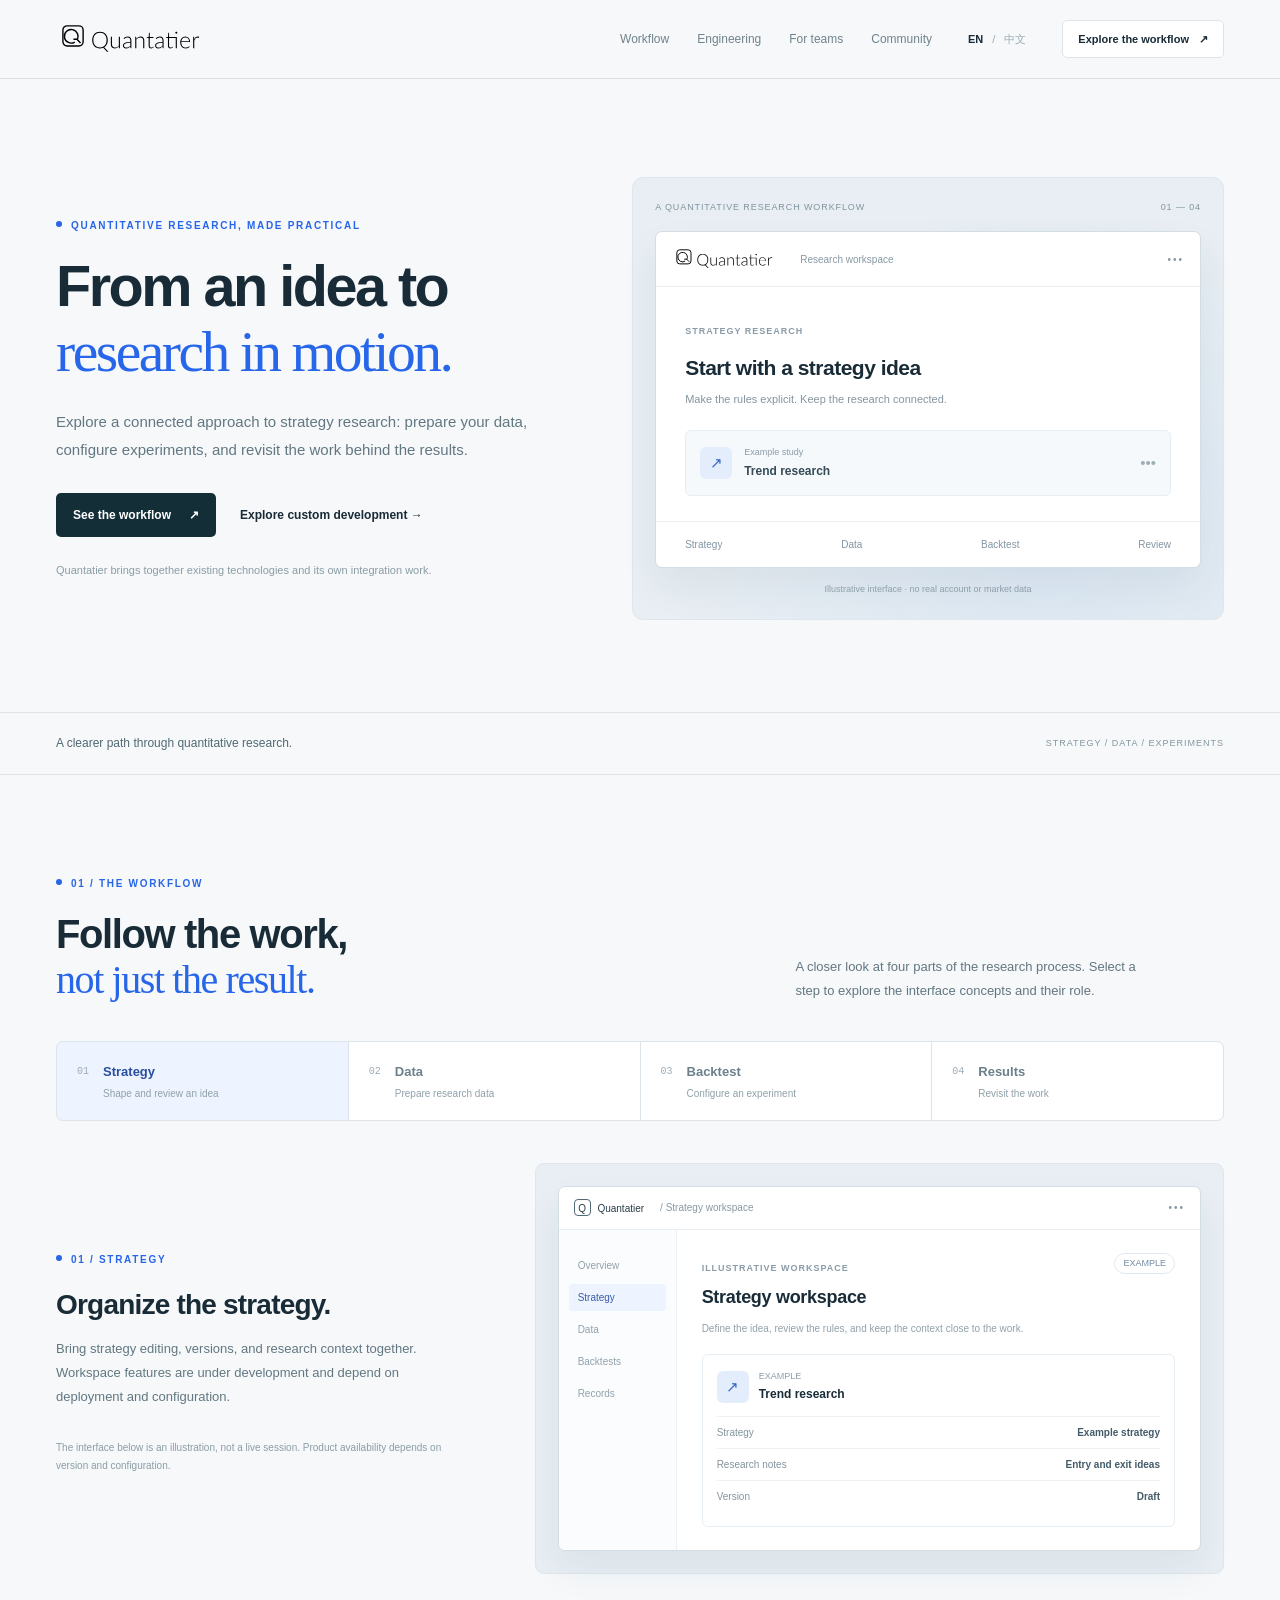
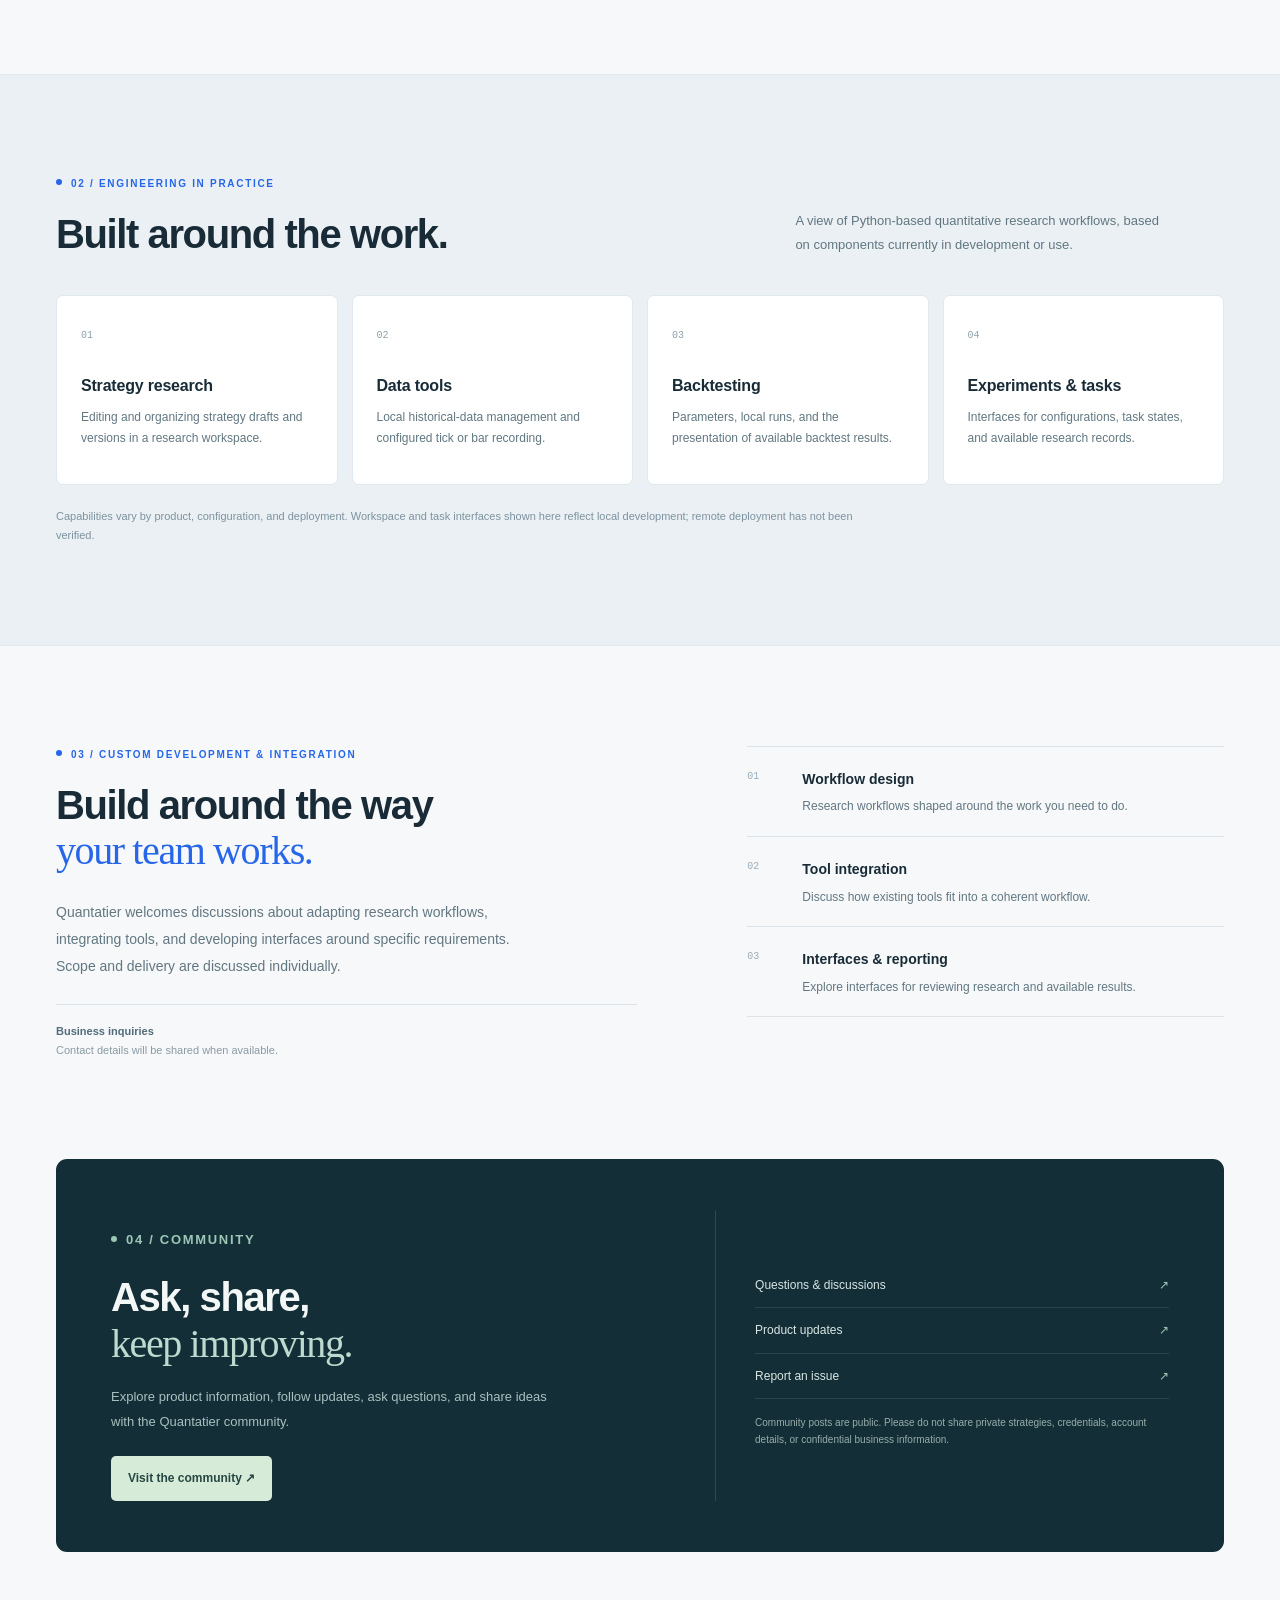
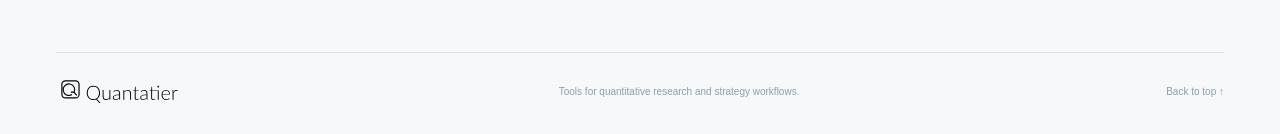
==== commit 39ec4b70: "docs: showcase quantitative research workflow" ====
--- a/index.html
+++ b/index.html
@@ -1,29 +1,11 @@
 <!doctype html>
-<html lang="en">
-<head><meta charset="utf-8"><meta name="viewport" content="width=device-width, initial-scale=1"><meta name="robots" content="noindex,nofollow"><title>Quantatier — Tools for quantitative research</title><meta name="description" content="Tools for quantitative research and strategy workflows."><meta name="theme-color" content="#f6f8fa"><link rel="icon" type="image/svg+xml" href="assets/favicon.svg">
-  <link rel="stylesheet" href="style.css"></head>
-<body>
-<a class="skip" href="#main">Skip to content</a>
-<header class="site-header"><div class="shell header"><a class="brand" href="#main" aria-label="Quantatier"><img src="assets/quantatier.svg" alt="Quantatier"></a><nav class="nav" aria-label="Main navigation"><a href="#business">Custom solutions</a><a href="#products">Products</a><a href="#community">Community</a><a href="#about">About</a></nav><div class="languages" aria-label="Language"><a href="index.html" aria-current="page">EN</a><span>/</span><a href="index_ZH.html" >中文</a></div><a class="nav-button" href="https://github.com/quantatier-apps/community">Visit community ↗</a></div></header>
-<main id="main">
-<section class="shell hero"><div><p class="eyebrow">TOOLS FOR QUANTITATIVE RESEARCH</p><h1>From an idea to<br><em>research in motion.</em></h1><p class="lead">Quantatier brings together tools and integration work for quantitative research. Explore custom workflows and products, including Darwin and the development of Cloud.</p><div class="actions"><a class="button" href="#business">Explore custom solutions <span aria-hidden="true">↗</span></a><a class="text-link" href="#products">Explore products →</a></div><p class="hero-note">Product availability depends on the version and configuration provided.</p></div>
-<div class="hero-preview"><p class="preview-overline"><span>A MORE CONNECTED RESEARCH WORKFLOW</span><span>01 — 02</span></p><div class="preview-window"><div class="preview-top"><img src="assets/quantatier.svg" alt=""><span>Research workspace</span><span class="dots">•••</span></div><div class="preview-content"><span class="tiny">STRATEGY RESEARCH</span><p class="preview-title">Make space for your next idea.</p><p class="preview-description">An illustrative view of a research workflow.</p><div class="preview-chart"><svg viewBox="0 0 500 112" preserveAspectRatio="none" role="img" aria-label="Illustrative chart, not real results"><path d="M0 28H500M0 56H500M0 84H500" stroke="#e8eef6" fill="none"/><path d="M0 94 C50 88 73 75 114 81 S177 59 219 63 S278 45 320 56 S394 33 432 37 S466 19 500 22" stroke="#2766e9" stroke-width="2" fill="none"/><path d="M0 94 C50 88 73 75 114 81 S177 59 219 63 S278 45 320 56 S394 33 432 37 S466 19 500 22 L500 112H0Z" fill="#2766e9" opacity=".06"/><circle cx="320" cy="56" r="3.5" fill="#2766e9"/></svg></div><div class="preview-rows"><span>Strategy</span><span>Backtesting</span><span>Review</span></div></div></div><p class="preview-caption">Illustration only · not live product data or investment results</p></div></section>
-<div class="purpose"><div class="shell purpose-inner"><p>Bring the tools around your research into a clearer workflow.</p><span>EXPLORE  /  TEST  /  LEARN</span></div></div>
-<section class="section shell" id="products"><div class="section-head"><div><p class="eyebrow">01 / PRODUCTS</p><h2>A workspace for<br>the way you research.</h2></div><p>From local work to developing browser-based workflows, each product is part of Quantatier.</p></div><div class="products">
-<article class="product-card"><div class="product-top"><span class="product-number">01 / DARWIN</span><span class="pill">Local workspace</span></div><h3>Darwin</h3><p class="product-subtitle">Your local workspace for strategy research.</p><p>Work with strategies, run supported local backtests, and review available results. Darwin also includes tools for historical data management and recording supported market data.</p><div class="features"><span>Local backtesting</span><span>Data management</span><span>Data recording</span></div><a class="text-link" href="https://github.com/quantatier-apps/community#darwin">Explore Darwin →</a></article>
-<article class="product-card"><div class="product-top"><span class="product-number">02 / CLOUD</span><span class="pill">In development</span></div><h3>Cloud</h3><p class="product-subtitle">A browser-based workspace.</p><p>Cloud is part of Quantatier. Its strategy workspace and task workflows are under development. Available features depend on the deployed version and configuration.</p><div class="features"><span>Strategy workspace</span><span>Tasks & results</span></div><a class="text-link" href="https://github.com/quantatier-apps/community#cloud">Follow Cloud updates →</a></article>
-</div></section>
-<section class="shell business-section" id="business">
-  <div class="about-grid">
-    <div><p class="eyebrow">02 / FOR TEAMS</p><h2>Custom development<br>&amp; integration.</h2></div>
-    <div class="about-copy">
-      <p>Quantatier welcomes inquiries about adapting research workflows, integrating tools, and developing interfaces around specific requirements. Scope and delivery are discussed individually.</p>
-      <p class="business-contact"><strong>Business inquiries</strong><br>Contact details will be shared when available.</p>
-    </div>
-  </div>
-</section>
-<section class="section about" id="about"><div class="shell about-grid"><div><p class="eyebrow">03 / ABOUT QUANTATIER</p><h2>Tools that work<br>around your process.</h2></div><div class="about-copy"><p>Quantatier brings together existing technologies and its own integration work to support quantitative research and strategy workflows.</p><p>Product functionality and availability depend on the version and configuration provided.</p></div></div></section>
-<section class="shell community" id="community"><div class="community-panel"><div><p class="eyebrow">04 / COMMUNITY</p><h2>Learn, ask,<br>and share.</h2><p>Explore product information, ask questions, share ideas, and help improve Quantatier through feedback.</p><a class="button button-light" href="https://github.com/quantatier-apps/community">Visit the community ↗</a></div><div class="community-links"><a href="https://github.com/quantatier-apps/community/discussions">Questions & discussions <span>↗</span></a><a href="https://github.com/quantatier-apps/community/discussions/categories/announcements">Product updates <span>↗</span></a><a href="https://github.com/quantatier-apps/community/issues">Report an issue <span>↗</span></a><small>Community posts are public. Please do not share private strategies, credentials, account details, or confidential business information.</small></div></div></section>
-
-</main><footer class="shell footer"><a href="#main" aria-label="Quantatier"><img src="assets/quantatier.svg" alt="Quantatier"></a><p>Tools for quantitative research and strategy workflows.</p><a href="#main">Back to top ↑</a></footer>
-</body></html>
+<html lang="en"><head><meta charset="utf-8"><meta name="viewport" content="width=device-width,initial-scale=1"><meta name="robots" content="noindex,nofollow"><meta name="description" content="Explore a connected approach to strategy research: prepare your data, configure experiments, and revisit the work behind the results."><meta name="theme-color" content="#f6f8fa"><title>Quantatier — Research in motion</title><link rel="icon" type="image/svg+xml" href="assets/favicon.svg"><link rel="stylesheet" href="style.css"><script defer src="app.js"></script></head>
+<body><a class="skip" href="#main">Skip to content</a>
+<header class="site-header"><div class="shell header"><a href="#main" class="brand"><img src="assets/quantatier.svg" alt="Quantatier"></a><nav class="main-nav" aria-label="Main navigation"><a href="#workflow">Workflow</a><a href="#engineering">Engineering</a><a href="#custom">For teams</a><a href="#community">Community</a></nav><div class="language" aria-label="Language"><a href="index.html" aria-current="page">EN</a><span>/</span><a href="index_ZH.html">中文</a></div><a class="nav-cta" href="#workflow">Explore the workflow <span aria-hidden="true">↗</span></a></div></header>
+<main id="main"><section class="shell hero"><div class="hero-copy"><p class="eyebrow">QUANTITATIVE RESEARCH, MADE PRACTICAL</p><h1>From an idea to<br><em>research in motion.</em></h1><p class="hero-lead">Explore a connected approach to strategy research: prepare your data, configure experiments, and revisit the work behind the results.</p><div class="hero-actions"><a class="button primary" href="#workflow">See the workflow <span aria-hidden="true">↗</span></a><a class="text-link" href="#custom">Explore custom development →</a></div><p class="hero-footnote">Quantatier brings together existing technologies and its own integration work.</p></div><div class="hero-visual"><div class="visual-label"><span>A QUANTITATIVE RESEARCH WORKFLOW</span><span>01 — 04</span></div><div class="hero-window"><div class="hero-window-top"><img src="assets/quantatier.svg" alt=""><span>Research workspace</span><span class="dots">•••</span></div><div class="hero-window-inner"><span class="micro">STRATEGY RESEARCH</span><h2>Start with a strategy idea</h2><p>Make the rules explicit. Keep the research connected.</p><div class="study-card"><div class="study-icon">↗</div><div><small>Example study</small><strong>Trend research</strong></div><span>•••</span></div><div class="hero-path"><span>Strategy</span><span>Data</span><span>Backtest</span><span>Review</span></div></div></div><p class="visual-caption">Illustrative interface · no real account or market data</p></div></section>
+<div class="strip"><div class="shell strip-inner"><p>A clearer path through quantitative research.</p><span>STRATEGY  /  DATA  /  EXPERIMENTS</span></div></div>
+<section class="shell section" id="workflow"><div class="section-heading"><div><p class="eyebrow">01 / THE WORKFLOW</p><h2>Follow the work,<br><em>not just the result.</em></h2></div><p>A closer look at four parts of the research process. Select a step to explore the interface concepts and their role.</p></div><div class="workflow-tabs" role="tablist" aria-label="Research workflow"><button type="button" role="tab" id="tab-0" aria-controls="panel-0" aria-selected="true" tabindex="0"><span class="step-no">01</span><span><strong>Strategy</strong><small>Shape and review an idea</small></span></button><button type="button" role="tab" id="tab-1" aria-controls="panel-1" aria-selected="false" tabindex="-1"><span class="step-no">02</span><span><strong>Data</strong><small>Prepare research data</small></span></button><button type="button" role="tab" id="tab-2" aria-controls="panel-2" aria-selected="false" tabindex="-1"><span class="step-no">03</span><span><strong>Backtest</strong><small>Configure an experiment</small></span></button><button type="button" role="tab" id="tab-3" aria-controls="panel-3" aria-selected="false" tabindex="-1"><span class="step-no">04</span><span><strong>Results</strong><small>Revisit the work</small></span></button></div><div class="panels"><section class="workflow-panel" id="panel-0" role="tabpanel" tabindex="0" aria-labelledby="tab-0"><div class="panel-copy"><p class="eyebrow">01 / STRATEGY</p><h3>Organize the strategy.</h3><p>Bring strategy editing, versions, and research context together. Workspace features are under development and depend on deployment and configuration.</p><p class="fineprint">The interface below is an illustration, not a live session. Product availability depends on version and configuration.</p></div><div class="panel-demo"><div class="demo-window"><div class="window-top"><span class="window-brand"><span class="qmark">Q</span> Quantatier</span><span class="window-path">/ Strategy workspace</span><span class="window-dots">•••</span></div><div class="window-body"><aside class="window-side"><span class="">Overview</span><span class="active">Strategy</span><span class="">Data</span><span class="">Backtests</span><span class="">Records</span></aside><div class="window-main"><div class="window-head"><div><span class="micro">Illustrative workspace</span><h4>Strategy workspace</h4></div><span class="window-pill">EXAMPLE</span></div><p class="mock-intro">Define the idea, review the rules, and keep the context close to the work.</p><div class="strategy-sheet"><div class="sheet-title"><span class="sheet-icon">↗</span><div><small>EXAMPLE</small><strong>Trend research</strong></div></div><div class="mock-row"><span>Strategy</span><strong>Example strategy</strong></div><div class="mock-row"><span>Research notes</span><strong>Entry and exit ideas</strong></div><div class="mock-row"><span>Version</span><strong>Draft</strong></div></div></div></div></div></div></section><section class="workflow-panel" id="panel-1" role="tabpanel" tabindex="0" aria-labelledby="tab-1" hidden><div class="panel-copy"><p class="eyebrow">02 / DATA</p><h3>Prepare the data.</h3><p>Work with supported local historical data and record configured market data. Availability depends on the data source and setup.</p><p class="fineprint">The interface below is an illustration, not a live session. Product availability depends on version and configuration.</p></div><div class="panel-demo"><div class="demo-window"><div class="window-top"><span class="window-brand"><span class="qmark">Q</span> Quantatier</span><span class="window-path">/ Historical data</span><span class="window-dots">•••</span></div><div class="window-body"><aside class="window-side"><span class="">Overview</span><span class="">Strategy</span><span class="active">Data</span><span class="">Backtests</span><span class="">Records</span></aside><div class="window-main"><div class="window-head"><div><span class="micro">Illustrative data view</span><h4>Historical data</h4></div><span class="window-pill">HISTORICAL DATA</span></div><p class="mock-intro">Browse and prepare data available in your configured environment.</p><div class="table-preview"><div class="table-line table-heading"><span>Dataset</span><span>Interval</span><span>Availability</span></div><div class="table-line"><strong>Example instrument</strong><span>Daily</span><span>Configuration dependent</span></div></div><p class="mock-actions">Import  ·  View  ·  Export</p></div></div></div></div></section><section class="workflow-panel" id="panel-2" role="tabpanel" tabindex="0" aria-labelledby="tab-2" hidden><div class="panel-copy"><p class="eyebrow">03 / BACKTEST</p><h3>Configure the experiment.</h3><p>Select a strategy and set the supported backtest inputs, including the instrument, time range, and trading costs.</p><p class="fineprint">The interface below is an illustration, not a live session. Product availability depends on version and configuration.</p></div><div class="panel-demo"><div class="demo-window"><div class="window-top"><span class="window-brand"><span class="qmark">Q</span> Quantatier</span><span class="window-path">/ Local backtesting</span><span class="window-dots">•••</span></div><div class="window-body"><aside class="window-side"><span class="">Overview</span><span class="">Strategy</span><span class="">Data</span><span class="active">Backtests</span><span class="">Records</span></aside><div class="window-main"><div class="window-head"><div><span class="micro">Illustrative configuration</span><h4>Local backtesting</h4></div><span class="window-pill">LOCAL</span></div><p class="mock-intro">Set the parameters for an example research run.</p><div class="fields"><div><small>Strategy</small><span>Example strategy</span></div><div><small>Instrument</small><span>Supported instrument</span></div><div><small>Time range</small><span>Select start and end</span></div><div><small>Trading costs</small><span>Commission / slippage</span></div></div><p class="mock-actions">Configuration shown for illustration</p></div></div></div></div></section><section class="workflow-panel" id="panel-3" role="tabpanel" tabindex="0" aria-labelledby="tab-3" hidden><div class="panel-copy"><p class="eyebrow">04 / RESULTS</p><h3>Review what came back.</h3><p>Review available statistics, trades, charts, and logs. Task and research-record interfaces are under development.</p><p class="fineprint">The interface below is an illustration, not a live session. Product availability depends on version and configuration.</p></div><div class="panel-demo"><div class="demo-window"><div class="window-top"><span class="window-brand"><span class="qmark">Q</span> Quantatier</span><span class="window-path">/ Research records</span><span class="window-dots">•••</span></div><div class="window-body"><aside class="window-side"><span class="">Overview</span><span class="">Strategy</span><span class="">Data</span><span class="">Backtests</span><span class="active">Records</span></aside><div class="window-main"><div class="window-head"><div><span class="micro">Illustrative result view</span><h4>Research records</h4></div><span class="window-pill">EXAMPLE</span></div><p class="mock-intro">Keep a record of the configuration and review results when available.</p><div class="results-layout"><div class="results-fields"><div class="mock-row"><span>Experiment</span><strong>Example run</strong></div><div class="mock-row"><span>Strategy version</span><strong>Research draft</strong></div><div class="mock-row"><span>Results</span><strong>When results are available</strong></div></div><div class="mini-chart" aria-label="Illustrative chart. No performance data."><svg viewBox="0 0 280 100" preserveAspectRatio="none" aria-hidden="true"><path d="M0 25H280M0 50H280M0 75H280" stroke="#e7edf4"/><path d="M0 72 C32 61 47 65 72 57 S105 65 132 54 S170 51 195 42 S230 49 280 30" fill="none" stroke="#3465d7" stroke-width="2"/></svg><small>Illustrative chart. No performance data.</small></div></div><p class="mock-actions">Statistics  ·  Trades  ·  Charts  ·  Logs</p></div></div></div></div></section></div></section>
+<section class="engineering" id="engineering"><div class="shell section"><div class="section-heading"><div><p class="eyebrow">02 / ENGINEERING IN PRACTICE</p><h2>Built around the work.</h2></div><p>A view of Python-based quantitative research workflows, based on components currently in development or use.</p></div><div class="engineering-cards"><article><span class="card-index">01</span><h3>Strategy research</h3><p>Editing and organizing strategy drafts and versions in a research workspace.</p></article><article><span class="card-index">02</span><h3>Data tools</h3><p>Local historical-data management and configured tick or bar recording.</p></article><article><span class="card-index">03</span><h3>Backtesting</h3><p>Parameters, local runs, and the presentation of available backtest results.</p></article><article><span class="card-index">04</span><h3>Experiments &amp; tasks</h3><p>Interfaces for configurations, task states, and available research records.</p></article></div><p class="section-note">Capabilities vary by product, configuration, and deployment. Workspace and task interfaces shown here reflect local development; remote deployment has not been verified.</p></div></section>
+<section class="shell section custom" id="custom"><div class="custom-intro"><p class="eyebrow">03 / CUSTOM DEVELOPMENT &amp; INTEGRATION</p><h2>Build around the way<br><em>your team works.</em></h2><p>Quantatier welcomes discussions about adapting research workflows, integrating tools, and developing interfaces around specific requirements. Scope and delivery are discussed individually.</p><div class="contact-note"><strong>Business inquiries</strong><span>Contact details will be shared when available.</span></div></div><div class="custom-list"><div><span>01</span><div><strong>Workflow design</strong><p>Research workflows shaped around the work you need to do.</p></div></div><div><span>02</span><div><strong>Tool integration</strong><p>Discuss how existing tools fit into a coherent workflow.</p></div></div><div><span>03</span><div><strong>Interfaces &amp; reporting</strong><p>Explore interfaces for reviewing research and available results.</p></div></div></div></section>
+<section class="shell section community" id="community"><div class="community-box"><div><p class="eyebrow">04 / COMMUNITY</p><h2>Ask, share,<br><em>keep improving.</em></h2><p>Explore product information, follow updates, ask questions, and share ideas with the Quantatier community.</p><a href="https://github.com/quantatier-apps/community" class="button pale">Visit the community ↗</a></div><div class="community-links"><a href="https://github.com/quantatier-apps/community/discussions">Questions &amp; discussions<span>↗</span></a><a href="https://github.com/quantatier-apps/community/discussions/categories/announcements">Product updates<span>↗</span></a><a href="https://github.com/quantatier-apps/community/issues">Report an issue<span>↗</span></a><small>Community posts are public. Please do not share private strategies, credentials, account details, or confidential business information.</small></div></div></section></main>
+<footer class="shell footer"><a href="#main"><img src="assets/quantatier.svg" alt="Quantatier"></a><p>Tools for quantitative research and strategy workflows.</p><a href="#main">Back to top ↑</a></footer></body></html>
--- a/style.css
+++ b/style.css
@@ -1,4 +1,6 @@
-:root{color-scheme:light;--paper:#f6f8fa;--ink:#182b36;--muted:#627781;--line:#dce4e9;--blue:#2766e9;--deep:#142e38;--panel:#edf2f6}*{box-sizing:border-box}html{scroll-behavior:smooth;scroll-padding-top:90px}body{margin:0;background:var(--paper);color:var(--ink);font:15px/1.7 -apple-system,BlinkMacSystemFont,"Segoe UI",sans-serif;-webkit-font-smoothing:antialiased}a{color:inherit;text-decoration:none}a:focus-visible,summary:focus-visible{outline:3px solid var(--blue);outline-offset:4px}a:hover{color:var(--blue)}.shell{width:min(100% - 112px,1230px);margin:auto}.site-header{position:sticky;top:0;z-index:10;background:#f6f8faee;backdrop-filter:blur(15px);border-bottom:1px solid #dbe3e899}.header{min-height:78px;display:flex;align-items:center;gap:38px}.brand{display:flex;align-items:center;flex-shrink:0}.brand img{width:160px;height:auto;display:block}.nav{display:flex;align-items:center;gap:29px;margin-left:auto;color:#70838d;font-size:12px}.languages{display:flex;gap:9px;margin-left:12px;color:#9aaab2;font-size:11px}.languages [aria-current=page]{color:var(--ink);font-weight:700}.nav-button{border:1px solid var(--line);padding:9px 15px;border-radius:5px;background:white;font-size:11px;font-weight:600;white-space:nowrap}.eyebrow{font-size:10px;letter-spacing:1.7px;text-transform:uppercase;font-weight:700;color:var(--blue);margin:0 0 20px}.eyebrow:before{content:"";display:inline-block;width:6px;height:6px;border-radius:50%;background:var(--blue);margin-right:9px;vertical-align:2px}h1,h2,h3,p{margin-top:0}.hero{display:grid;grid-template-columns:1fr 1.04fr;gap:70px;align-items:center;padding-top:94px;padding-bottom:92px}.hero h1{font-size:clamp(40px,4.3vw,59px);line-height:1.13;letter-spacing:-2.5px;font-weight:550;margin:0 0 25px}.hero h1 em{color:var(--blue);font:400 1em Georgia,serif}.lead{color:var(--muted);font-size:15px;line-height:1.9;max-width:480px;margin-bottom:29px}.actions{display:flex;gap:24px;align-items:center;flex-wrap:wrap}.button{display:inline-flex;align-items:center;justify-content:center;gap:18px;padding:12px 17px;border-radius:5px;background:var(--deep);color:white;font-size:12px;font-weight:600}.button:hover{color:white;background:var(--blue)}.text-link{font-size:12px;font-weight:600}.hero-note{margin:22px 0 0;font-size:11px;color:#8b9da5}.hero-preview{background:radial-gradient(ellipse at 70% 80%,#b4d0ef44,transparent 65%),#e8eef3;padding:22px;border:1px solid #dfe7ec;border-radius:11px}.preview-overline{display:flex;justify-content:space-between;color:#81949e;font-size:9px;letter-spacing:.9px;margin:0 0 16px;gap:12px}.preview-window{background:white;border:1px solid #d3dde6;border-radius:7px;overflow:hidden;box-shadow:0 18px 38px #203a5110}.preview-top{display:flex;align-items:center;gap:16px;padding:13px 16px;border-bottom:1px solid #e8eef2;color:#8799a3;font-size:10px}.preview-top img{width:112px;height:auto}.preview-top .dots{margin-left:auto;letter-spacing:2px}.preview-content{padding:23px 25px 19px}.tiny{font-size:9px;letter-spacing:1px;font-weight:700;color:#8b9ca8;text-transform:uppercase}.preview-title{font-size:20px;letter-spacing:-.5px;font-weight:550;margin:7px 0 4px}.preview-description{font-size:11px;color:#8595a0;margin-bottom:17px}.preview-chart{height:112px;background:#f9fbfe;border:1px solid #ebf0f5;border-radius:5px;overflow:hidden}.preview-chart svg{display:block;width:100%;height:100%}.preview-rows{display:flex;justify-content:space-between;gap:10px;color:#8396a3;font-size:10px;border-top:1px solid #edf1f4;margin:19px -25px -19px;padding:13px 25px}.preview-caption{text-align:center;font-size:9px;color:#8e9fa9;margin:14px 0 0}.purpose{border-top:1px solid var(--line);border-bottom:1px solid var(--line)}.purpose-inner{display:flex;justify-content:space-between;gap:20px;align-items:center;padding-top:20px;padding-bottom:20px}.purpose p{margin:0;font-size:12px;color:#506974}.purpose span{font-size:9px;color:#81969f;letter-spacing:1px;white-space:nowrap}.section{padding:100px 0}.section-head{display:grid;grid-template-columns:1fr .65fr;gap:80px;align-items:end;margin-bottom:38px}.section-head h2,.about h2,.community h2{font-size:39px;line-height:1.2;letter-spacing:-1.3px;font-weight:520;margin:0}.section-head>p{color:var(--muted);font-size:13px;max-width:365px;margin:0;line-height:1.85}.products{display:grid;grid-template-columns:1fr 1fr;gap:22px}.product-card{background:#fff;border:1px solid var(--line);border-radius:9px;padding:32px;display:flex;flex-direction:column;min-height:330px;box-shadow:0 14px 55px #2e456708}.product-top{display:flex;align-items:center;justify-content:space-between}.product-number{font:12px ui-monospace,monospace;color:#8da0a9}.pill{border:1px solid #dbe6f0;background:#f3f7fb;color:#6f8798;padding:3px 9px;border-radius:20px;font-size:10px}.product-card h3{font-size:27px;font-weight:550;letter-spacing:-.7px;margin:29px 0 3px}.product-subtitle{color:#879ba6;font-size:11px;margin-bottom:16px}.product-card p{font-size:13px;line-height:1.85;color:var(--muted);max-width:460px}.features{display:flex;gap:7px;flex-wrap:wrap;margin:4px 0 25px}.features span{padding:5px 9px;border:1px solid #e4ebef;border-radius:4px;color:#718792;font-size:10px}.product-card .text-link{margin-top:auto;color:var(--blue)}.about{background:#eaf0f4;border-top:1px solid #e1e9ee;border-bottom:1px solid #e1e9ee}.about-grid{display:grid;grid-template-columns:1fr 1fr;gap:100px;align-items:start}.about-copy{max-width:480px;color:var(--muted);font-size:14px;line-height:1.9;margin:5px 0 0}.about-copy p:last-child{margin-bottom:0}.community{padding:95px 0}.community-panel{display:grid;grid-template-columns:1fr .85fr;gap:70px;padding:51px 55px;color:#f3f8f7;background:var(--deep);border-radius:11px}.community .eyebrow{color:#9bc7b5}.community .eyebrow:before{background:#9bc7b5}.community p{font-size:13px;color:#a9c0bf;line-height:1.9;max-width:440px;margin:18px 0 22px}.button-light{background:#d6ecd9;color:#274744}.button-light:hover{color:#142e38;background:white}.community-links{display:flex;flex-direction:column;border-left:1px solid #62817a55;padding-left:39px;justify-content:center}.community-links a{padding:12px 0;border-bottom:1px solid #62817a44;color:#d8e6e3;font-size:12px}.community-links a span{float:right;color:#9bc7b5}.community-links small{color:#97adaa;font-size:10px;line-height:1.7;margin-top:15px}.business-note{padding:0 0 65px;color:#6c818a;font-size:12px}.business-note strong{color:#344d58}.footer{display:flex;align-items:center;justify-content:space-between;gap:18px;border-top:1px solid var(--line);padding-top:22px;padding-bottom:25px;color:#8da0a8;font-size:10px}.footer img{width:136px;display:block}.footer p{margin:0}.skip{position:absolute;top:-100px;left:12px;background:#fff;padding:10px;z-index:40}.skip:focus{top:10px}@media(max-width:900px){.shell{width:min(100% - 56px,1230px)}.nav{gap:16px}.header{gap:15px}.hero{gap:35px}.section-head,.about-grid{gap:40px}.community-panel{gap:35px;padding:40px}.hero h1{font-size:44px}}@media(max-width:680px){.shell{width:calc(100% - 36px)}.header{min-height:68px;flex-wrap:wrap;column-gap:12px;row-gap:0;padding:9px 0}.brand img{width:137px}.languages{margin-left:auto}.nav{order:3;flex-basis:100%;margin:0;gap:22px;overflow:auto;white-space:nowrap;padding:6px 0 1px;font-size:11px}.nav-button{padding:7px 10px}.hero{grid-template-columns:1fr;gap:38px;padding:58px 0 59px}.hero h1{font-size:42px;letter-spacing:-1.7px}.lead{font-size:14px}.preview-content{padding:19px}.preview-rows{margin:16px -19px -19px;padding:11px 19px}.purpose-inner{align-items:flex-start}.purpose span{display:none}.section{padding:70px 0}.section-head{grid-template-columns:1fr;gap:16px;margin-bottom:27px}.section-head h2,.about h2,.community h2{font-size:32px}.products,.about-grid,.community-panel{grid-template-columns:1fr}.products{gap:14px}.product-card{min-height:auto;padding:25px}.product-card h3{margin-top:23px}.about-grid{gap:23px}.community{padding:68px 0}.community-panel{padding:29px;gap:22px}.community-links{padding-left:0;border-left:0;border-top:1px solid #62817a55;padding-top:9px}.footer{align-items:flex-start;flex-wrap:wrap}.footer p{width:100%}.business-note{padding-bottom:40px}}
-.business-section{padding:12px 0 95px}.business-section h2{font-size:39px;line-height:1.2;letter-spacing:-1.3px;font-weight:520;margin:0}.business-contact{font-size:12px;color:#81949e}.business-contact strong{color:#344d58}@media(max-width:680px){.business-section{padding:0 0 68px}.business-section h2{font-size:32px}}
-
-@media(max-width:680px){html{scroll-padding-top:150px}.nav{flex-wrap:wrap;overflow:visible;white-space:normal;column-gap:18px;row-gap:5px}.nav-button{display:none}}
+:root{color-scheme:light;--paper:#f6f8fa;--ink:#182b36;--muted:#627781;--line:#dce4e9;--blue:#2766e9;--deep:#142e38;--panel:#e8eef3}*{box-sizing:border-box}html{scroll-behavior:smooth;scroll-padding-top:110px}body{margin:0;background:var(--paper);color:var(--ink);font:15px/1.7 -apple-system,BlinkMacSystemFont,"Segoe UI",sans-serif;-webkit-font-smoothing:antialiased}a{color:inherit;text-decoration:none}a:focus-visible,button:focus-visible{outline:3px solid var(--blue);outline-offset:4px}button{font:inherit}h1,h2,h3,h4,p{margin-top:0}.shell{width:min(calc(100% - 112px),1230px);margin:auto}.skip{position:absolute;top:-100px;left:12px;background:white;padding:10px;z-index:100}.skip:focus{top:10px}.site-header{position:sticky;top:0;z-index:20;background:#f6f8faf2;backdrop-filter:blur(15px);border-bottom:1px solid #dbe3e8}.header{min-height:78px;display:flex;align-items:center;gap:36px}.brand{flex-shrink:0}.brand img{display:block;width:160px}.main-nav{display:flex;gap:28px;margin-left:auto;color:#70838d;font-size:12px}.main-nav a:hover,.text-link:hover{color:var(--blue)}.language{display:flex;gap:9px;color:#9aaab2;font-size:11px}.language [aria-current=page]{color:var(--ink);font-weight:700}.nav-cta{border:1px solid var(--line);padding:9px 15px;border-radius:5px;background:white;font-size:11px;font-weight:600;white-space:nowrap}.nav-cta span{margin-left:7px}.eyebrow{font-size:10px;letter-spacing:1.7px;text-transform:uppercase;font-weight:700;color:var(--blue);margin:0 0 20px}.eyebrow:before{content:"";display:inline-block;width:6px;height:6px;border-radius:50%;background:var(--blue);margin-right:9px;vertical-align:2px}.hero{display:grid;grid-template-columns:.92fr 1.08fr;gap:72px;align-items:center;padding-top:98px;padding-bottom:92px}.hero h1,.section-heading h2,.custom h2,.community h2{font-size:clamp(42px,4.5vw,62px);line-height:1.12;letter-spacing:-2.5px;font-weight:550;margin:0 0 24px}.hero h1 em,.section-heading h2 em,.custom h2 em,.community h2 em{color:var(--blue);font:400 1em Georgia,serif}.hero-lead{color:var(--muted);font-size:15px;line-height:1.9;max-width:480px;margin-bottom:28px}.hero-actions{display:flex;gap:24px;align-items:center;flex-wrap:wrap}.button{display:inline-flex;align-items:center;justify-content:center;gap:18px;padding:12px 17px;border-radius:5px;font-size:12px;font-weight:600}.primary{background:var(--deep);color:white}.primary:hover{background:#234a59}.text-link{font-size:12px;font-weight:600}.hero-footnote{font-size:11px;color:#8b9da5;margin:24px 0 0}.hero-visual{background:radial-gradient(ellipse at 70% 80%,#b4d0ef44,transparent 65%),var(--panel);padding:22px;border:1px solid #dfe7ec;border-radius:11px}.visual-label{display:flex;justify-content:space-between;color:#81949e;font-size:9px;letter-spacing:.9px;margin-bottom:16px;gap:10px}.hero-window,.demo-window{background:white;border:1px solid #d3dde6;border-radius:7px;overflow:hidden;box-shadow:0 18px 38px #203a5110}.hero-window-top,.window-top{display:flex;align-items:center;gap:16px;padding:13px 16px;border-bottom:1px solid #e8eef2;color:#8799a3;font-size:10px}.hero-window-top img{width:112px}.dots,.window-dots{margin-left:auto;letter-spacing:2px}.hero-window-inner{padding:29px 29px 0}.micro{font-size:9px;letter-spacing:1px;font-weight:700;color:#8b9ca8;text-transform:uppercase}.hero-window-inner h2{font-size:21px;letter-spacing:-.5px;font-weight:550;margin:8px 0 4px}.hero-window-inner>p{font-size:11px;color:#8595a0;margin-bottom:22px}.study-card{display:flex;align-items:center;gap:12px;background:#f6f9fc;border:1px solid #e6edf4;border-radius:6px;padding:14px;color:#354b57}.study-icon,.sheet-icon{width:32px;height:32px;background:#e4edfc;color:#3868c5;display:grid;place-items:center;border-radius:6px}.study-card div:nth-child(2),.sheet-title div{display:flex;flex-direction:column}.study-card small,.sheet-title small{font-size:9px;color:#8b9ca8}.study-card strong,.sheet-title strong{font-size:12px;font-weight:600}.study-card>span{margin-left:auto;color:#a0afb7}.hero-path{display:flex;justify-content:space-between;gap:8px;margin:25px -29px 0;padding:14px 29px;border-top:1px solid #edf1f4;color:#8396a3;font-size:10px}.visual-caption{text-align:center;font-size:9px;color:#8e9fa9;margin:14px 0 0}.strip{border-top:1px solid var(--line);border-bottom:1px solid var(--line)}.strip-inner{display:flex;justify-content:space-between;gap:20px;align-items:center;padding-top:20px;padding-bottom:20px}.strip p{margin:0;font-size:12px;color:#506974}.strip span{font-size:9px;color:#81969f;letter-spacing:1px;white-space:nowrap}.section{padding:100px 0}.section-heading{display:grid;grid-template-columns:1fr .65fr;gap:80px;align-items:end;margin-bottom:38px}.section-heading h2,.custom h2,.community h2{font-size:40px;letter-spacing:-1.4px;margin:0}.section-heading>p{color:var(--muted);font-size:13px;max-width:365px;margin:0;line-height:1.85}.workflow-tabs{display:grid;grid-template-columns:repeat(4,1fr);gap:1px;border:1px solid var(--line);background:var(--line);border-radius:7px;overflow:hidden}.workflow-tabs button{display:flex;align-items:flex-start;text-align:left;gap:14px;border:0;padding:19px 20px;background:#fff;color:#6b808b;cursor:pointer}.workflow-tabs button[aria-selected=true]{background:#eef4ff;color:#284f9e}.workflow-tabs button:hover{background:#f2f6fc}.workflow-tabs button span:last-child{display:flex;flex-direction:column}.workflow-tabs strong{font-size:13px;font-weight:600}.workflow-tabs small{font-size:10px;color:#8fa0a9;line-height:1.4;margin-top:3px}.step-no{font:10px ui-monospace,monospace;color:#9cadb7;margin-top:5px}.workflow-panel{display:grid;grid-template-columns:.6fr 1fr;gap:65px;align-items:center;padding-top:42px}.workflow-panel[hidden]{display:none}.panel-copy h3{font-size:28px;line-height:1.2;letter-spacing:-.8px;font-weight:550;margin-bottom:15px}.panel-copy>p:not(.eyebrow){font-size:13px;line-height:1.85;color:var(--muted)}.panel-copy .fineprint{font-size:10px!important;color:#8b9da5!important;margin-top:30px}.panel-demo{padding:22px;background:#e8eef3;border:1px solid #dfe7ec;border-radius:9px}.window-top{padding:12px 15px}.window-brand{font-size:10px;color:#283d48}.qmark{display:inline-grid;place-items:center;width:17px;height:17px;border:1px solid #526a77;border-radius:4px;font-size:10px;margin-right:4px}.window-body{display:grid;grid-template-columns:118px 1fr;min-height:273px}.window-side{padding:22px 10px;border-right:1px solid #edf1f4;display:flex;flex-direction:column;gap:5px;background:#fbfcfd}.window-side span{font-size:10px;color:#91a1ab;padding:5px 9px;border-radius:4px}.window-side span.active{color:#3b5eab;background:#edf3ff}.window-main{min-width:0;padding:23px 25px}.window-head{display:flex;justify-content:space-between;gap:10px;align-items:flex-start}.window-head h4{font-size:18px;letter-spacing:-.3px;font-weight:550;margin:4px 0}.window-pill{border:1px solid #dfe8f2;color:#718ba5;border-radius:12px;padding:2px 8px;font-size:9px;white-space:nowrap}.mock-intro{font-size:10px;color:#91a1aa;line-height:1.6;margin:4px 0 17px}.strategy-sheet{border:1px solid #e6edf3;border-radius:6px;padding:14px}.sheet-title{display:flex;align-items:center;gap:10px;margin-bottom:12px}.mock-row{display:flex;justify-content:space-between;gap:16px;padding:7px 0;border-top:1px solid #edf1f4;color:#82949e;font-size:10px}.mock-row strong{color:#435b69;font-size:10px;font-weight:550;text-align:right}.table-preview{border:1px solid #e7edf3;border-radius:6px;overflow:hidden}.table-line{display:grid;grid-template-columns:1.2fr .7fr 1.2fr;gap:5px;align-items:center;padding:13px;font-size:10px;color:#718792}.table-line strong{font-weight:550;color:#415967}.table-heading{background:#f7f9fc;border-bottom:1px solid #e7edf3;font-size:9px;text-transform:uppercase;color:#9badb7}.mock-actions{color:#7690a5;font-size:10px;border-top:1px solid #edf1f4;margin:20px 0 0;padding-top:11px}.fields{display:grid;grid-template-columns:1fr 1fr;gap:12px}.fields div{display:flex;flex-direction:column;gap:5px}.fields small{font-size:9px;color:#91a1aa}.fields span{padding:8px 10px;border:1px solid #e4ebf1;border-radius:4px;font-size:10px;color:#5f7582}.results-layout{display:grid;grid-template-columns:1fr 1fr;gap:16px}.results-fields .mock-row:first-child{border:0}.mini-chart{background:#f7faff;border:1px solid #e9f0f6;border-radius:5px;padding:9px}.mini-chart svg{display:block;width:100%;height:65px}.mini-chart small{display:block;color:#9badb7;font-size:8px}.engineering{background:#eaf0f4;border-top:1px solid #e1e9ee;border-bottom:1px solid #e1e9ee}.engineering-cards{display:grid;grid-template-columns:repeat(4,1fr);gap:14px}.engineering-cards article{background:#fff;border:1px solid #e0e9ee;border-radius:7px;padding:24px;min-height:190px}.card-index{font:10px ui-monospace,monospace;color:#8ea2ae}.engineering-cards h3{font-size:16px;letter-spacing:-.2px;font-weight:600;margin:26px 0 8px}.engineering-cards p{font-size:12px;color:var(--muted);line-height:1.75;margin:0}.section-note{font-size:11px;color:#7d929e;line-height:1.7;max-width:800px;margin:22px 0 0}.custom{display:grid;grid-template-columns:1fr .82fr;gap:110px}.custom-intro>p:not(.eyebrow){font-size:14px;color:var(--muted);line-height:1.9;max-width:480px;margin:25px 0}.contact-note{display:flex;flex-direction:column;border-top:1px solid var(--line);padding-top:17px;font-size:11px;color:#8a9ba5}.contact-note strong{color:#526c79}.custom-list{border-top:1px solid var(--line)}.custom-list>div{display:grid;grid-template-columns:40px 1fr;gap:15px;padding:19px 0;border-bottom:1px solid var(--line)}.custom-list>div>span{font:10px ui-monospace,monospace;color:#9badb7;margin-top:5px}.custom-list strong{font-size:14px;font-weight:600}.custom-list p{font-size:12px;line-height:1.7;color:var(--muted);margin:5px 0 0}.community{padding-top:0}.community-box{display:grid;grid-template-columns:1fr .85fr;gap:70px;padding:51px 55px;color:#f3f8f7;background:var(--deep);border-radius:11px}.community .eyebrow{color:#9bc7b5}.community .eyebrow:before{background:#9bc7b5}.community h2 em{color:#bedacf}.community-box p{font-size:13px;color:#a9c0bf;line-height:1.9;max-width:440px;margin:18px 0 22px}.pale{background:#d6ecd9;color:#274744}.community-links{display:flex;flex-direction:column;border-left:1px solid #62817a55;padding-left:39px;justify-content:center}.community-links a{padding:12px 0;border-bottom:1px solid #62817a44;color:#d8e6e3;font-size:12px}.community-links a span{float:right;color:#9bc7b5}.community-links small{color:#97adaa;font-size:10px;line-height:1.7;margin-top:15px}.footer{display:flex;align-items:center;justify-content:space-between;gap:18px;border-top:1px solid var(--line);padding-top:22px;padding-bottom:25px;color:#8da0a8;font-size:10px}.footer img{width:136px;display:block}.footer p{margin:0}
+@media(max-width:1000px){.shell{width:calc(100% - 64px)}.header{gap:20px}.main-nav{gap:16px}.nav-cta{display:none}.hero{gap:35px}.section-heading{gap:35px}.workflow-panel{gap:30px}.engineering-cards{grid-template-columns:repeat(2,1fr)}.custom{gap:50px}}
+@media(max-width:680px){html{scroll-padding-top:150px}.shell{width:calc(100% - 36px)}.header{min-height:68px;flex-wrap:wrap;column-gap:12px;row-gap:0;padding:9px 0}.brand img{width:137px}.language{margin-left:auto}.main-nav{order:3;flex-basis:100%;margin:0;gap:6px 17px;flex-wrap:wrap;padding:6px 0 1px;font-size:11px}.hero{grid-template-columns:1fr;gap:38px;padding:58px 0 59px}.hero h1{font-size:42px;letter-spacing:-1.7px}.hero-lead{font-size:14px}.strip-inner{align-items:flex-start}.strip span{display:none}.section{padding:70px 0}.section-heading{grid-template-columns:1fr;gap:16px;margin-bottom:27px}.section-heading h2,.custom h2,.community h2{font-size:32px}.workflow-tabs{grid-template-columns:1fr 1fr}.workflow-tabs button{padding:14px 12px;gap:8px}.workflow-tabs small{font-size:9px}.workflow-panel{grid-template-columns:1fr;gap:20px;padding-top:30px}.panel-copy .fineprint{margin-top:15px}.panel-demo{padding:12px}.window-body{grid-template-columns:76px 1fr}.window-side{padding:15px 4px}.window-side span{padding:5px;font-size:9px}.window-main{padding:16px 14px}.window-head h4{font-size:16px}.results-layout{grid-template-columns:1fr}.engineering-cards{gap:10px}.engineering-cards article{padding:18px;min-height:180px}.engineering-cards h3{margin-top:18px;font-size:14px}.custom{grid-template-columns:1fr;gap:34px}.community{padding-top:0}.community-box{grid-template-columns:1fr;padding:29px;gap:22px}.community-links{padding-left:0;border-left:0;border-top:1px solid #62817a55;padding-top:9px}.footer{align-items:flex-start;flex-wrap:wrap}.footer p{width:100%}}
+@media(max-width:370px){.window-body{grid-template-columns:1fr}.window-side{display:none}.engineering-cards{grid-template-columns:1fr}.engineering-cards article{min-height:auto}}
+.workflow-tabs button:focus-visible{outline-offset:-4px;position:relative;z-index:1}
+.workflow-panel:focus-visible{outline:3px solid var(--blue);outline-offset:4px}
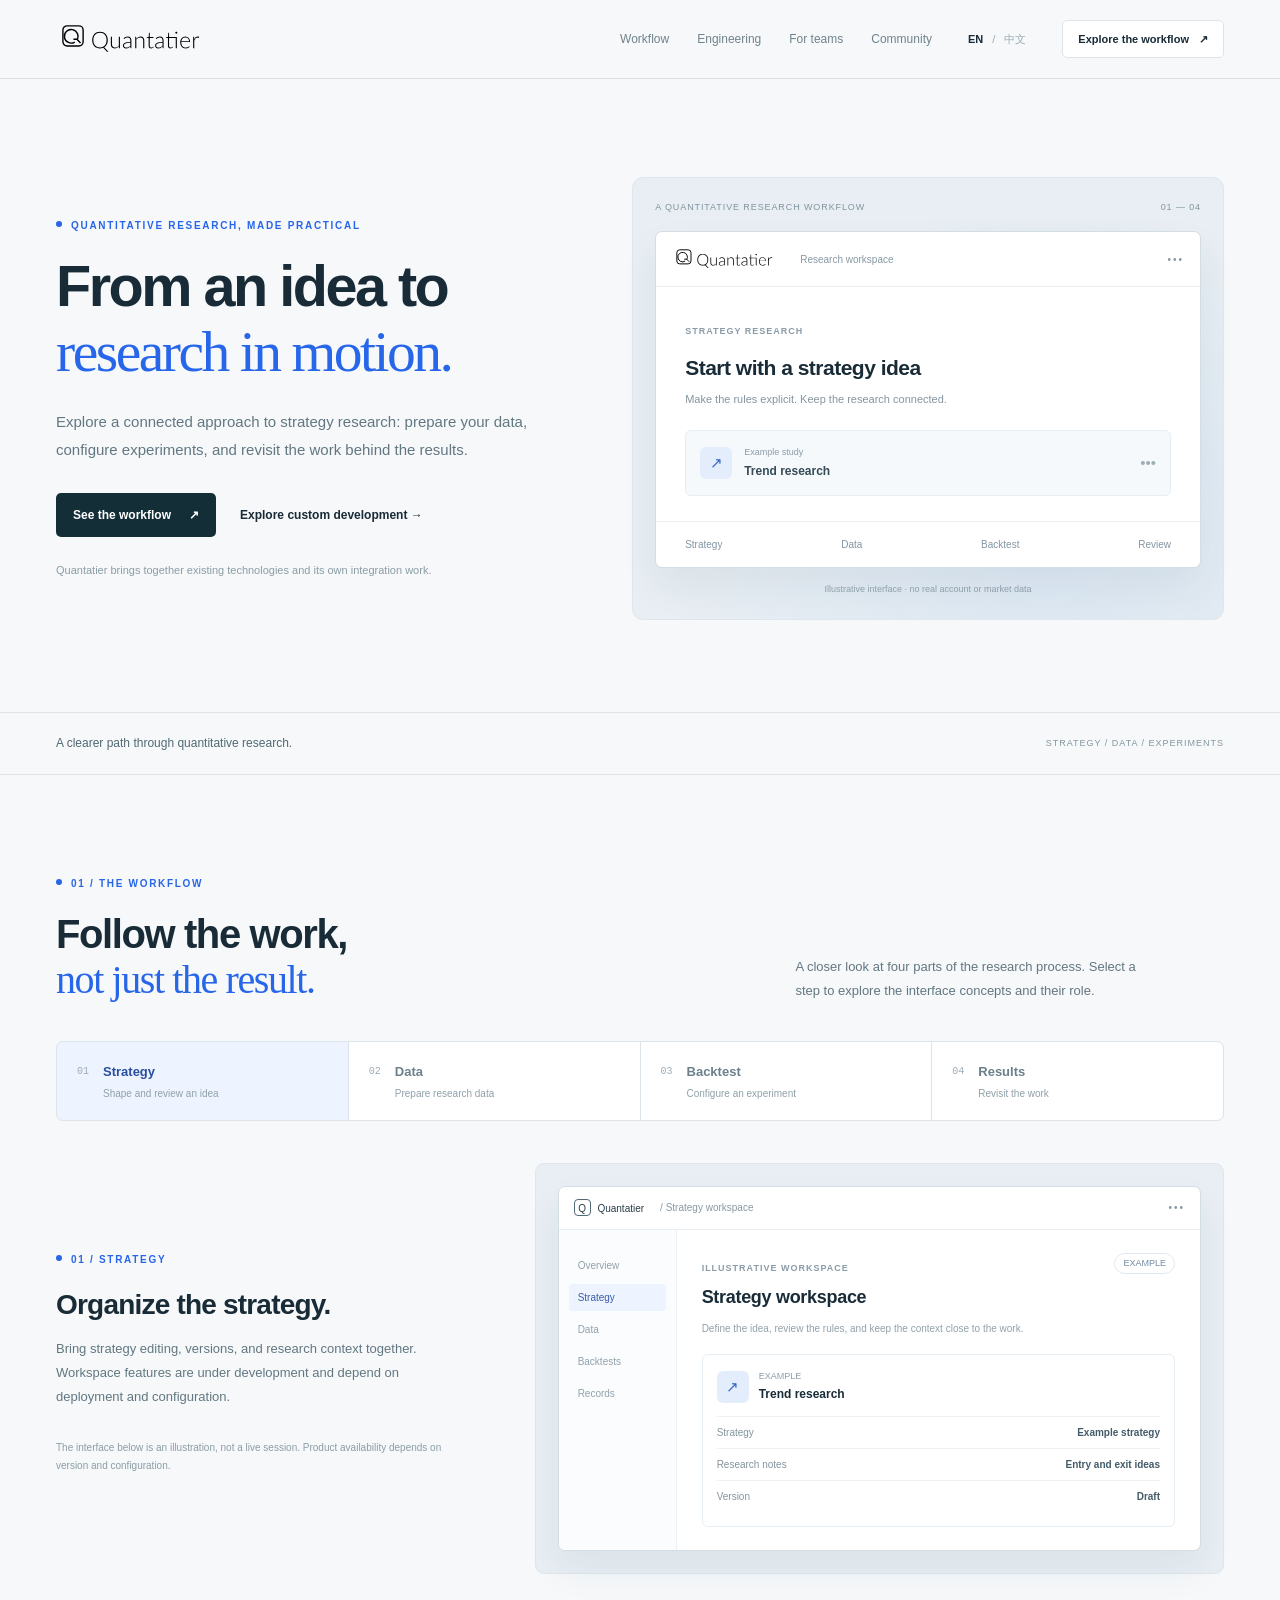
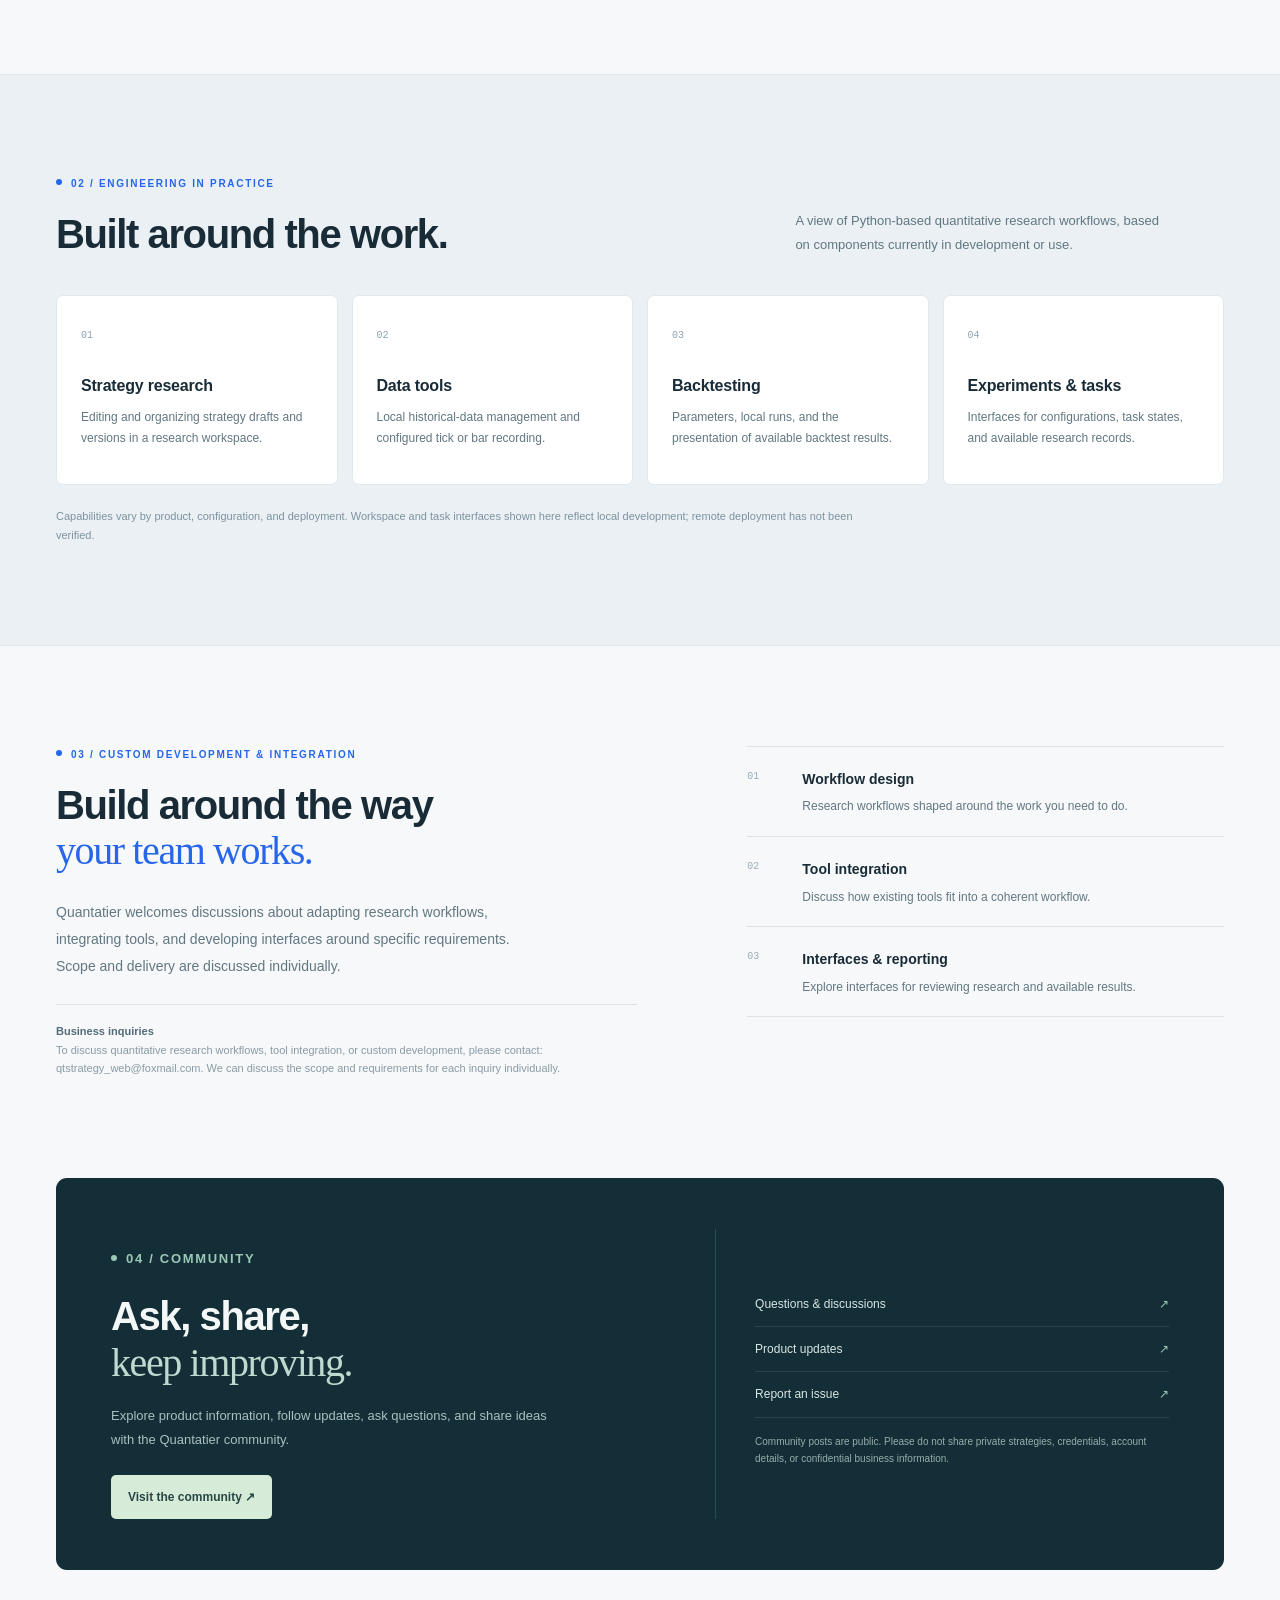
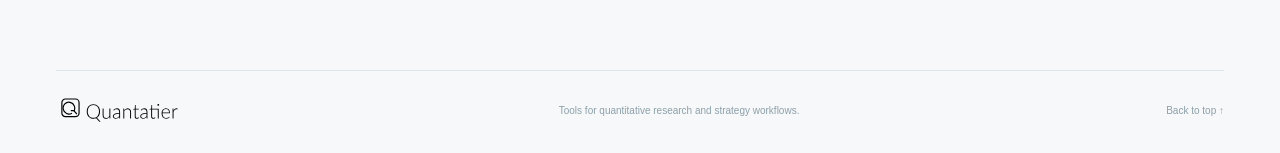
==== commit 41d5cfcf: "docs: add business contact to English showcase" ====
--- a/index.html
+++ b/index.html
@@ -6,6 +6,6 @@
 <div class="strip"><div class="shell strip-inner"><p>A clearer path through quantitative research.</p><span>STRATEGY  /  DATA  /  EXPERIMENTS</span></div></div>
 <section class="shell section" id="workflow"><div class="section-heading"><div><p class="eyebrow">01 / THE WORKFLOW</p><h2>Follow the work,<br><em>not just the result.</em></h2></div><p>A closer look at four parts of the research process. Select a step to explore the interface concepts and their role.</p></div><div class="workflow-tabs" role="tablist" aria-label="Research workflow"><button type="button" role="tab" id="tab-0" aria-controls="panel-0" aria-selected="true" tabindex="0"><span class="step-no">01</span><span><strong>Strategy</strong><small>Shape and review an idea</small></span></button><button type="button" role="tab" id="tab-1" aria-controls="panel-1" aria-selected="false" tabindex="-1"><span class="step-no">02</span><span><strong>Data</strong><small>Prepare research data</small></span></button><button type="button" role="tab" id="tab-2" aria-controls="panel-2" aria-selected="false" tabindex="-1"><span class="step-no">03</span><span><strong>Backtest</strong><small>Configure an experiment</small></span></button><button type="button" role="tab" id="tab-3" aria-controls="panel-3" aria-selected="false" tabindex="-1"><span class="step-no">04</span><span><strong>Results</strong><small>Revisit the work</small></span></button></div><div class="panels"><section class="workflow-panel" id="panel-0" role="tabpanel" tabindex="0" aria-labelledby="tab-0"><div class="panel-copy"><p class="eyebrow">01 / STRATEGY</p><h3>Organize the strategy.</h3><p>Bring strategy editing, versions, and research context together. Workspace features are under development and depend on deployment and configuration.</p><p class="fineprint">The interface below is an illustration, not a live session. Product availability depends on version and configuration.</p></div><div class="panel-demo"><div class="demo-window"><div class="window-top"><span class="window-brand"><span class="qmark">Q</span> Quantatier</span><span class="window-path">/ Strategy workspace</span><span class="window-dots">•••</span></div><div class="window-body"><aside class="window-side"><span class="">Overview</span><span class="active">Strategy</span><span class="">Data</span><span class="">Backtests</span><span class="">Records</span></aside><div class="window-main"><div class="window-head"><div><span class="micro">Illustrative workspace</span><h4>Strategy workspace</h4></div><span class="window-pill">EXAMPLE</span></div><p class="mock-intro">Define the idea, review the rules, and keep the context close to the work.</p><div class="strategy-sheet"><div class="sheet-title"><span class="sheet-icon">↗</span><div><small>EXAMPLE</small><strong>Trend research</strong></div></div><div class="mock-row"><span>Strategy</span><strong>Example strategy</strong></div><div class="mock-row"><span>Research notes</span><strong>Entry and exit ideas</strong></div><div class="mock-row"><span>Version</span><strong>Draft</strong></div></div></div></div></div></div></section><section class="workflow-panel" id="panel-1" role="tabpanel" tabindex="0" aria-labelledby="tab-1" hidden><div class="panel-copy"><p class="eyebrow">02 / DATA</p><h3>Prepare the data.</h3><p>Work with supported local historical data and record configured market data. Availability depends on the data source and setup.</p><p class="fineprint">The interface below is an illustration, not a live session. Product availability depends on version and configuration.</p></div><div class="panel-demo"><div class="demo-window"><div class="window-top"><span class="window-brand"><span class="qmark">Q</span> Quantatier</span><span class="window-path">/ Historical data</span><span class="window-dots">•••</span></div><div class="window-body"><aside class="window-side"><span class="">Overview</span><span class="">Strategy</span><span class="active">Data</span><span class="">Backtests</span><span class="">Records</span></aside><div class="window-main"><div class="window-head"><div><span class="micro">Illustrative data view</span><h4>Historical data</h4></div><span class="window-pill">HISTORICAL DATA</span></div><p class="mock-intro">Browse and prepare data available in your configured environment.</p><div class="table-preview"><div class="table-line table-heading"><span>Dataset</span><span>Interval</span><span>Availability</span></div><div class="table-line"><strong>Example instrument</strong><span>Daily</span><span>Configuration dependent</span></div></div><p class="mock-actions">Import  ·  View  ·  Export</p></div></div></div></div></section><section class="workflow-panel" id="panel-2" role="tabpanel" tabindex="0" aria-labelledby="tab-2" hidden><div class="panel-copy"><p class="eyebrow">03 / BACKTEST</p><h3>Configure the experiment.</h3><p>Select a strategy and set the supported backtest inputs, including the instrument, time range, and trading costs.</p><p class="fineprint">The interface below is an illustration, not a live session. Product availability depends on version and configuration.</p></div><div class="panel-demo"><div class="demo-window"><div class="window-top"><span class="window-brand"><span class="qmark">Q</span> Quantatier</span><span class="window-path">/ Local backtesting</span><span class="window-dots">•••</span></div><div class="window-body"><aside class="window-side"><span class="">Overview</span><span class="">Strategy</span><span class="">Data</span><span class="active">Backtests</span><span class="">Records</span></aside><div class="window-main"><div class="window-head"><div><span class="micro">Illustrative configuration</span><h4>Local backtesting</h4></div><span class="window-pill">LOCAL</span></div><p class="mock-intro">Set the parameters for an example research run.</p><div class="fields"><div><small>Strategy</small><span>Example strategy</span></div><div><small>Instrument</small><span>Supported instrument</span></div><div><small>Time range</small><span>Select start and end</span></div><div><small>Trading costs</small><span>Commission / slippage</span></div></div><p class="mock-actions">Configuration shown for illustration</p></div></div></div></div></section><section class="workflow-panel" id="panel-3" role="tabpanel" tabindex="0" aria-labelledby="tab-3" hidden><div class="panel-copy"><p class="eyebrow">04 / RESULTS</p><h3>Review what came back.</h3><p>Review available statistics, trades, charts, and logs. Task and research-record interfaces are under development.</p><p class="fineprint">The interface below is an illustration, not a live session. Product availability depends on version and configuration.</p></div><div class="panel-demo"><div class="demo-window"><div class="window-top"><span class="window-brand"><span class="qmark">Q</span> Quantatier</span><span class="window-path">/ Research records</span><span class="window-dots">•••</span></div><div class="window-body"><aside class="window-side"><span class="">Overview</span><span class="">Strategy</span><span class="">Data</span><span class="">Backtests</span><span class="active">Records</span></aside><div class="window-main"><div class="window-head"><div><span class="micro">Illustrative result view</span><h4>Research records</h4></div><span class="window-pill">EXAMPLE</span></div><p class="mock-intro">Keep a record of the configuration and review results when available.</p><div class="results-layout"><div class="results-fields"><div class="mock-row"><span>Experiment</span><strong>Example run</strong></div><div class="mock-row"><span>Strategy version</span><strong>Research draft</strong></div><div class="mock-row"><span>Results</span><strong>When results are available</strong></div></div><div class="mini-chart" aria-label="Illustrative chart. No performance data."><svg viewBox="0 0 280 100" preserveAspectRatio="none" aria-hidden="true"><path d="M0 25H280M0 50H280M0 75H280" stroke="#e7edf4"/><path d="M0 72 C32 61 47 65 72 57 S105 65 132 54 S170 51 195 42 S230 49 280 30" fill="none" stroke="#3465d7" stroke-width="2"/></svg><small>Illustrative chart. No performance data.</small></div></div><p class="mock-actions">Statistics  ·  Trades  ·  Charts  ·  Logs</p></div></div></div></div></section></div></section>
 <section class="engineering" id="engineering"><div class="shell section"><div class="section-heading"><div><p class="eyebrow">02 / ENGINEERING IN PRACTICE</p><h2>Built around the work.</h2></div><p>A view of Python-based quantitative research workflows, based on components currently in development or use.</p></div><div class="engineering-cards"><article><span class="card-index">01</span><h3>Strategy research</h3><p>Editing and organizing strategy drafts and versions in a research workspace.</p></article><article><span class="card-index">02</span><h3>Data tools</h3><p>Local historical-data management and configured tick or bar recording.</p></article><article><span class="card-index">03</span><h3>Backtesting</h3><p>Parameters, local runs, and the presentation of available backtest results.</p></article><article><span class="card-index">04</span><h3>Experiments &amp; tasks</h3><p>Interfaces for configurations, task states, and available research records.</p></article></div><p class="section-note">Capabilities vary by product, configuration, and deployment. Workspace and task interfaces shown here reflect local development; remote deployment has not been verified.</p></div></section>
-<section class="shell section custom" id="custom"><div class="custom-intro"><p class="eyebrow">03 / CUSTOM DEVELOPMENT &amp; INTEGRATION</p><h2>Build around the way<br><em>your team works.</em></h2><p>Quantatier welcomes discussions about adapting research workflows, integrating tools, and developing interfaces around specific requirements. Scope and delivery are discussed individually.</p><div class="contact-note"><strong>Business inquiries</strong><span>Contact details will be shared when available.</span></div></div><div class="custom-list"><div><span>01</span><div><strong>Workflow design</strong><p>Research workflows shaped around the work you need to do.</p></div></div><div><span>02</span><div><strong>Tool integration</strong><p>Discuss how existing tools fit into a coherent workflow.</p></div></div><div><span>03</span><div><strong>Interfaces &amp; reporting</strong><p>Explore interfaces for reviewing research and available results.</p></div></div></div></section>
+<section class="shell section custom" id="custom"><div class="custom-intro"><p class="eyebrow">03 / CUSTOM DEVELOPMENT &amp; INTEGRATION</p><h2>Build around the way<br><em>your team works.</em></h2><p>Quantatier welcomes discussions about adapting research workflows, integrating tools, and developing interfaces around specific requirements. Scope and delivery are discussed individually.</p><div class="contact-note"><strong>Business inquiries</strong><span>To discuss quantitative research workflows, tool integration, or custom development, please contact: <a href="mailto:qtstrategy_web@foxmail.com">qtstrategy_web@foxmail.com</a>. We can discuss the scope and requirements for each inquiry individually.</span></div></div><div class="custom-list"><div><span>01</span><div><strong>Workflow design</strong><p>Research workflows shaped around the work you need to do.</p></div></div><div><span>02</span><div><strong>Tool integration</strong><p>Discuss how existing tools fit into a coherent workflow.</p></div></div><div><span>03</span><div><strong>Interfaces &amp; reporting</strong><p>Explore interfaces for reviewing research and available results.</p></div></div></div></section>
 <section class="shell section community" id="community"><div class="community-box"><div><p class="eyebrow">04 / COMMUNITY</p><h2>Ask, share,<br><em>keep improving.</em></h2><p>Explore product information, follow updates, ask questions, and share ideas with the Quantatier community.</p><a href="https://github.com/quantatier-apps/community" class="button pale">Visit the community ↗</a></div><div class="community-links"><a href="https://github.com/quantatier-apps/community/discussions">Questions &amp; discussions<span>↗</span></a><a href="https://github.com/quantatier-apps/community/discussions/categories/announcements">Product updates<span>↗</span></a><a href="https://github.com/quantatier-apps/community/issues">Report an issue<span>↗</span></a><small>Community posts are public. Please do not share private strategies, credentials, account details, or confidential business information.</small></div></div></section></main>
-<footer class="shell footer"><a href="#main"><img src="assets/quantatier.svg" alt="Quantatier"></a><p>Tools for quantitative research and strategy workflows.</p><a href="#main">Back to top ↑</a></footer></body></html>+<footer class="shell footer"><a href="#main"><img src="assets/quantatier.svg" alt="Quantatier"></a><p>Tools for quantitative research and strategy workflows.</p><a href="#main">Back to top ↑</a></footer></body></html>
--- a/style.css
+++ b/style.css
@@ -4,3 +4,31 @@
 @media(max-width:370px){.window-body{grid-template-columns:1fr}.window-side{display:none}.engineering-cards{grid-template-columns:1fr}.engineering-cards article{min-height:auto}}
 .workflow-tabs button:focus-visible{outline-offset:-4px;position:relative;z-index:1}
 .workflow-panel:focus-visible{outline:3px solid var(--blue);outline-offset:4px}
+
+/* Mobile reading and touch targets. */
+@media(max-width:680px){
+  html{scroll-padding-top:180px}
+  .main-nav{gap:0 8px;font-size:12px;color:#526a78}
+  .main-nav a,.language a{display:inline-flex;align-items:center;min-height:44px}
+  .language{align-items:center;font-size:12px;color:#526a78}
+  .language a{min-width:28px;justify-content:center}
+  .workflow-tabs small,.step-no{font-size:11px;color:#526a78}
+  .panel-copy .fineprint{font-size:12px!important;color:#526a78!important}
+  .visual-label,.visual-caption,.hero-footnote,.hero-window-top,
+  .hero-window-inner>p,.study-card small,.sheet-title small,.hero-path,
+  .window-top,.window-brand,.window-side span,.window-pill,.micro,
+  .mock-intro,.mock-row,.mock-row strong,.table-line,.table-heading,
+  .mock-actions,.fields small,.fields span,.mini-chart small{
+    font-size:11px;color:#526a78
+  }
+  .community-links small{font-size:12px;color:#c4d4d0}
+  .hero-window-top,.window-top{gap:8px}
+  .hero-window-top img{width:105px}
+  .window-path,.table-line span,.table-line strong,.fields div,.fields span,
+  .mock-row span,.mock-row strong{min-width:0;overflow-wrap:anywhere}
+}
+@media(max-width:400px){
+  .window-body{grid-template-columns:1fr}
+  .window-side{display:none}
+}
+@media(max-width:370px){.fields{grid-template-columns:1fr}}
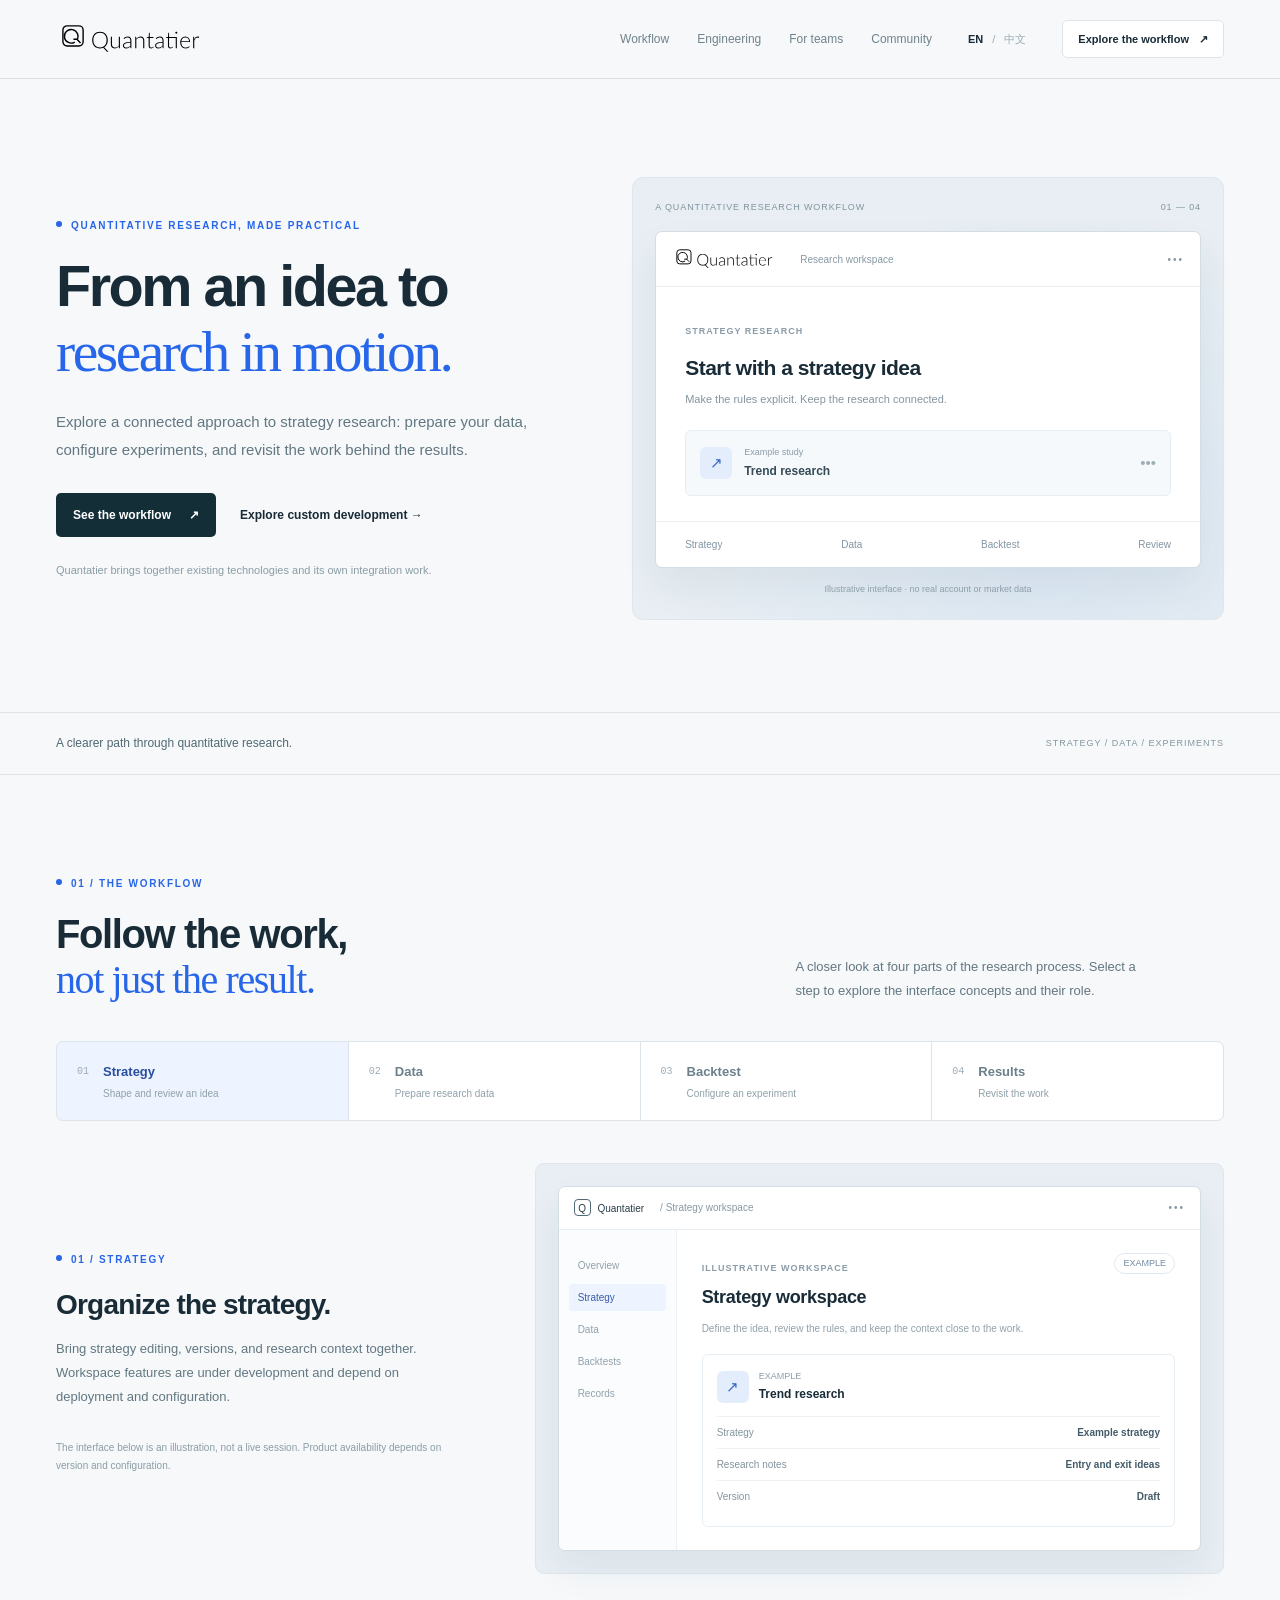
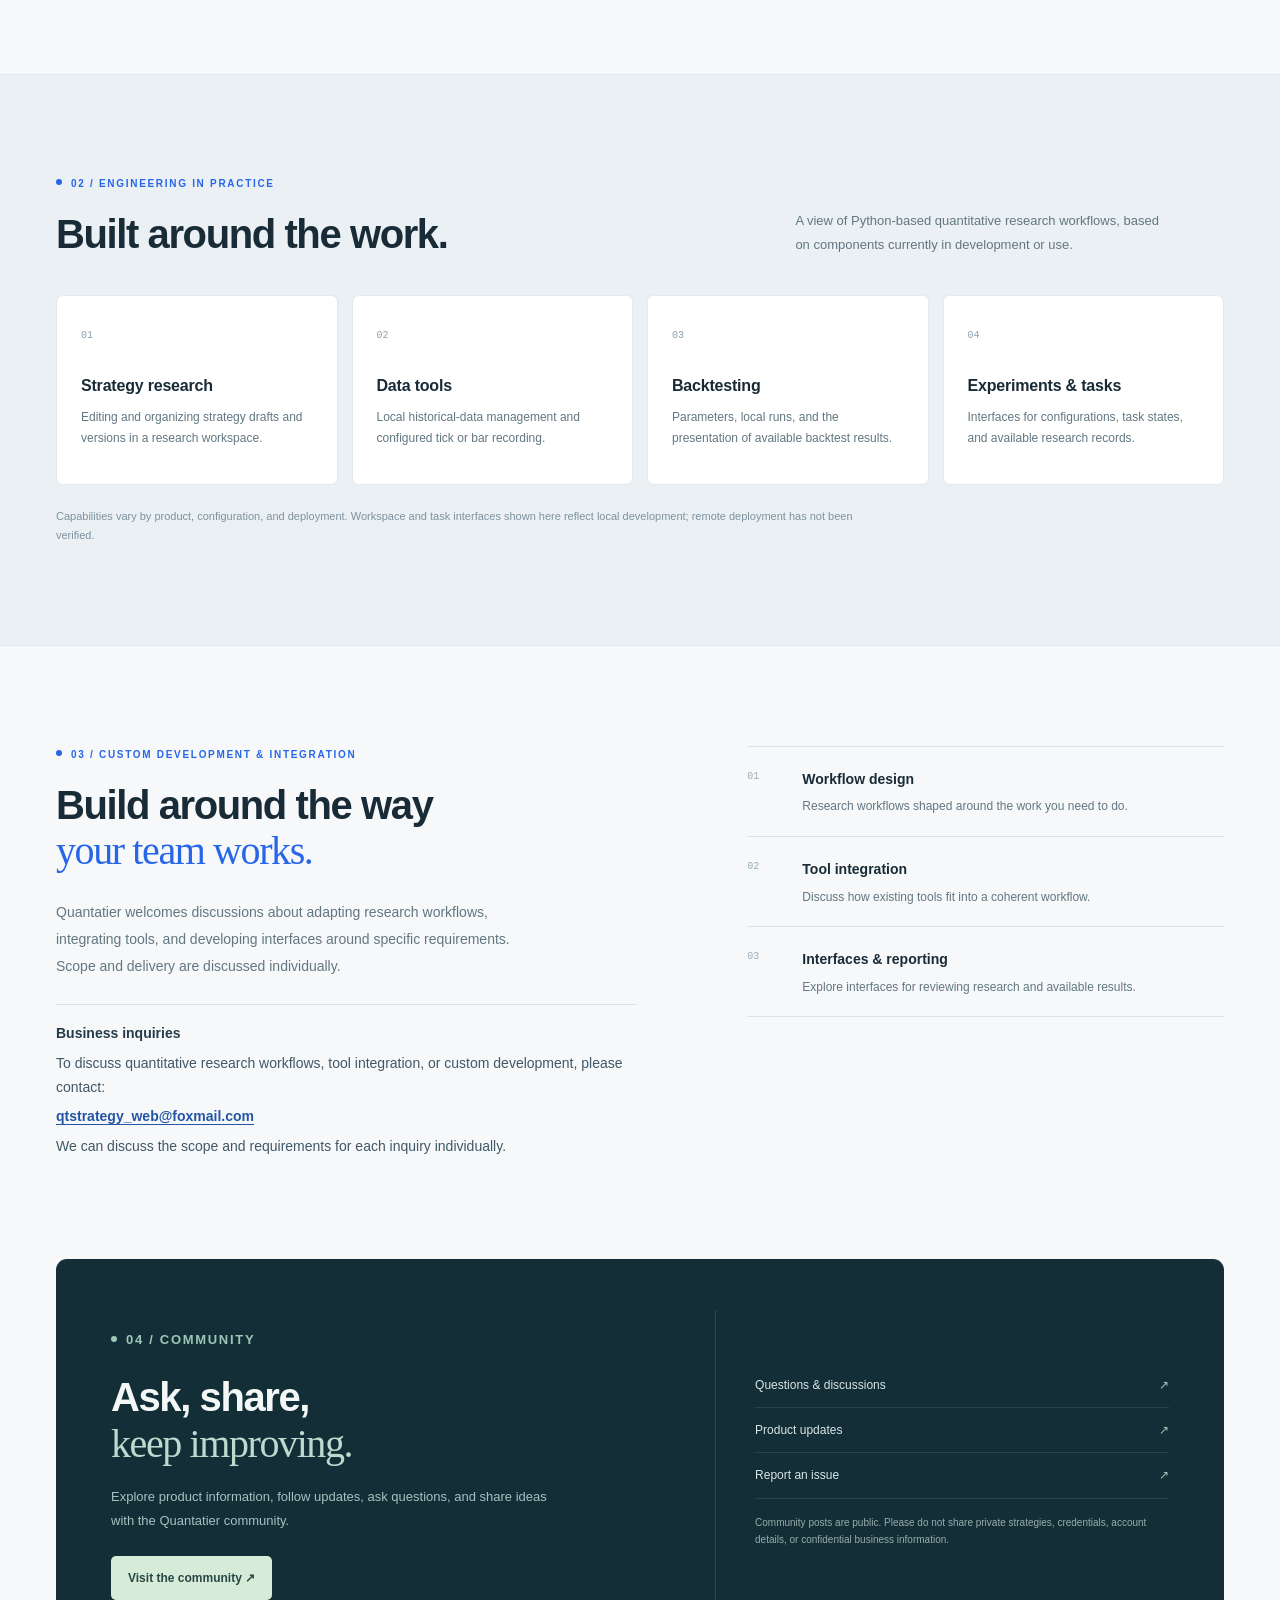
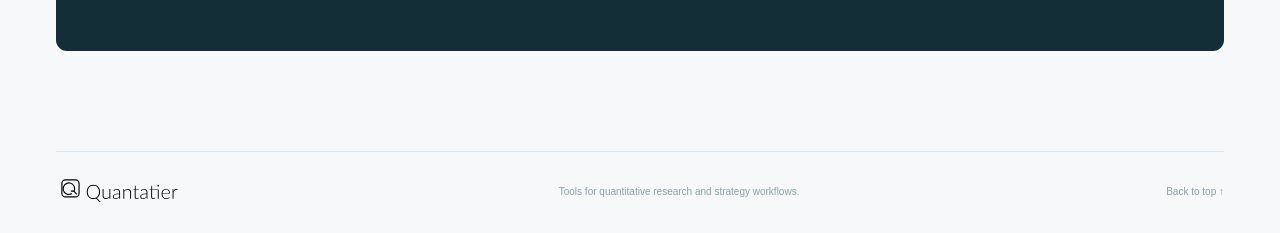
==== commit 99db99a8: "style: separate English business email" ====
--- a/index.html
+++ b/index.html
@@ -6,6 +6,6 @@
 <div class="strip"><div class="shell strip-inner"><p>A clearer path through quantitative research.</p><span>STRATEGY  /  DATA  /  EXPERIMENTS</span></div></div>
 <section class="shell section" id="workflow"><div class="section-heading"><div><p class="eyebrow">01 / THE WORKFLOW</p><h2>Follow the work,<br><em>not just the result.</em></h2></div><p>A closer look at four parts of the research process. Select a step to explore the interface concepts and their role.</p></div><div class="workflow-tabs" role="tablist" aria-label="Research workflow"><button type="button" role="tab" id="tab-0" aria-controls="panel-0" aria-selected="true" tabindex="0"><span class="step-no">01</span><span><strong>Strategy</strong><small>Shape and review an idea</small></span></button><button type="button" role="tab" id="tab-1" aria-controls="panel-1" aria-selected="false" tabindex="-1"><span class="step-no">02</span><span><strong>Data</strong><small>Prepare research data</small></span></button><button type="button" role="tab" id="tab-2" aria-controls="panel-2" aria-selected="false" tabindex="-1"><span class="step-no">03</span><span><strong>Backtest</strong><small>Configure an experiment</small></span></button><button type="button" role="tab" id="tab-3" aria-controls="panel-3" aria-selected="false" tabindex="-1"><span class="step-no">04</span><span><strong>Results</strong><small>Revisit the work</small></span></button></div><div class="panels"><section class="workflow-panel" id="panel-0" role="tabpanel" tabindex="0" aria-labelledby="tab-0"><div class="panel-copy"><p class="eyebrow">01 / STRATEGY</p><h3>Organize the strategy.</h3><p>Bring strategy editing, versions, and research context together. Workspace features are under development and depend on deployment and configuration.</p><p class="fineprint">The interface below is an illustration, not a live session. Product availability depends on version and configuration.</p></div><div class="panel-demo"><div class="demo-window"><div class="window-top"><span class="window-brand"><span class="qmark">Q</span> Quantatier</span><span class="window-path">/ Strategy workspace</span><span class="window-dots">•••</span></div><div class="window-body"><aside class="window-side"><span class="">Overview</span><span class="active">Strategy</span><span class="">Data</span><span class="">Backtests</span><span class="">Records</span></aside><div class="window-main"><div class="window-head"><div><span class="micro">Illustrative workspace</span><h4>Strategy workspace</h4></div><span class="window-pill">EXAMPLE</span></div><p class="mock-intro">Define the idea, review the rules, and keep the context close to the work.</p><div class="strategy-sheet"><div class="sheet-title"><span class="sheet-icon">↗</span><div><small>EXAMPLE</small><strong>Trend research</strong></div></div><div class="mock-row"><span>Strategy</span><strong>Example strategy</strong></div><div class="mock-row"><span>Research notes</span><strong>Entry and exit ideas</strong></div><div class="mock-row"><span>Version</span><strong>Draft</strong></div></div></div></div></div></div></section><section class="workflow-panel" id="panel-1" role="tabpanel" tabindex="0" aria-labelledby="tab-1" hidden><div class="panel-copy"><p class="eyebrow">02 / DATA</p><h3>Prepare the data.</h3><p>Work with supported local historical data and record configured market data. Availability depends on the data source and setup.</p><p class="fineprint">The interface below is an illustration, not a live session. Product availability depends on version and configuration.</p></div><div class="panel-demo"><div class="demo-window"><div class="window-top"><span class="window-brand"><span class="qmark">Q</span> Quantatier</span><span class="window-path">/ Historical data</span><span class="window-dots">•••</span></div><div class="window-body"><aside class="window-side"><span class="">Overview</span><span class="">Strategy</span><span class="active">Data</span><span class="">Backtests</span><span class="">Records</span></aside><div class="window-main"><div class="window-head"><div><span class="micro">Illustrative data view</span><h4>Historical data</h4></div><span class="window-pill">HISTORICAL DATA</span></div><p class="mock-intro">Browse and prepare data available in your configured environment.</p><div class="table-preview"><div class="table-line table-heading"><span>Dataset</span><span>Interval</span><span>Availability</span></div><div class="table-line"><strong>Example instrument</strong><span>Daily</span><span>Configuration dependent</span></div></div><p class="mock-actions">Import  ·  View  ·  Export</p></div></div></div></div></section><section class="workflow-panel" id="panel-2" role="tabpanel" tabindex="0" aria-labelledby="tab-2" hidden><div class="panel-copy"><p class="eyebrow">03 / BACKTEST</p><h3>Configure the experiment.</h3><p>Select a strategy and set the supported backtest inputs, including the instrument, time range, and trading costs.</p><p class="fineprint">The interface below is an illustration, not a live session. Product availability depends on version and configuration.</p></div><div class="panel-demo"><div class="demo-window"><div class="window-top"><span class="window-brand"><span class="qmark">Q</span> Quantatier</span><span class="window-path">/ Local backtesting</span><span class="window-dots">•••</span></div><div class="window-body"><aside class="window-side"><span class="">Overview</span><span class="">Strategy</span><span class="">Data</span><span class="active">Backtests</span><span class="">Records</span></aside><div class="window-main"><div class="window-head"><div><span class="micro">Illustrative configuration</span><h4>Local backtesting</h4></div><span class="window-pill">LOCAL</span></div><p class="mock-intro">Set the parameters for an example research run.</p><div class="fields"><div><small>Strategy</small><span>Example strategy</span></div><div><small>Instrument</small><span>Supported instrument</span></div><div><small>Time range</small><span>Select start and end</span></div><div><small>Trading costs</small><span>Commission / slippage</span></div></div><p class="mock-actions">Configuration shown for illustration</p></div></div></div></div></section><section class="workflow-panel" id="panel-3" role="tabpanel" tabindex="0" aria-labelledby="tab-3" hidden><div class="panel-copy"><p class="eyebrow">04 / RESULTS</p><h3>Review what came back.</h3><p>Review available statistics, trades, charts, and logs. Task and research-record interfaces are under development.</p><p class="fineprint">The interface below is an illustration, not a live session. Product availability depends on version and configuration.</p></div><div class="panel-demo"><div class="demo-window"><div class="window-top"><span class="window-brand"><span class="qmark">Q</span> Quantatier</span><span class="window-path">/ Research records</span><span class="window-dots">•••</span></div><div class="window-body"><aside class="window-side"><span class="">Overview</span><span class="">Strategy</span><span class="">Data</span><span class="">Backtests</span><span class="active">Records</span></aside><div class="window-main"><div class="window-head"><div><span class="micro">Illustrative result view</span><h4>Research records</h4></div><span class="window-pill">EXAMPLE</span></div><p class="mock-intro">Keep a record of the configuration and review results when available.</p><div class="results-layout"><div class="results-fields"><div class="mock-row"><span>Experiment</span><strong>Example run</strong></div><div class="mock-row"><span>Strategy version</span><strong>Research draft</strong></div><div class="mock-row"><span>Results</span><strong>When results are available</strong></div></div><div class="mini-chart" aria-label="Illustrative chart. No performance data."><svg viewBox="0 0 280 100" preserveAspectRatio="none" aria-hidden="true"><path d="M0 25H280M0 50H280M0 75H280" stroke="#e7edf4"/><path d="M0 72 C32 61 47 65 72 57 S105 65 132 54 S170 51 195 42 S230 49 280 30" fill="none" stroke="#3465d7" stroke-width="2"/></svg><small>Illustrative chart. No performance data.</small></div></div><p class="mock-actions">Statistics  ·  Trades  ·  Charts  ·  Logs</p></div></div></div></div></section></div></section>
 <section class="engineering" id="engineering"><div class="shell section"><div class="section-heading"><div><p class="eyebrow">02 / ENGINEERING IN PRACTICE</p><h2>Built around the work.</h2></div><p>A view of Python-based quantitative research workflows, based on components currently in development or use.</p></div><div class="engineering-cards"><article><span class="card-index">01</span><h3>Strategy research</h3><p>Editing and organizing strategy drafts and versions in a research workspace.</p></article><article><span class="card-index">02</span><h3>Data tools</h3><p>Local historical-data management and configured tick or bar recording.</p></article><article><span class="card-index">03</span><h3>Backtesting</h3><p>Parameters, local runs, and the presentation of available backtest results.</p></article><article><span class="card-index">04</span><h3>Experiments &amp; tasks</h3><p>Interfaces for configurations, task states, and available research records.</p></article></div><p class="section-note">Capabilities vary by product, configuration, and deployment. Workspace and task interfaces shown here reflect local development; remote deployment has not been verified.</p></div></section>
-<section class="shell section custom" id="custom"><div class="custom-intro"><p class="eyebrow">03 / CUSTOM DEVELOPMENT &amp; INTEGRATION</p><h2>Build around the way<br><em>your team works.</em></h2><p>Quantatier welcomes discussions about adapting research workflows, integrating tools, and developing interfaces around specific requirements. Scope and delivery are discussed individually.</p><div class="contact-note"><strong>Business inquiries</strong><span>To discuss quantitative research workflows, tool integration, or custom development, please contact: <a href="mailto:qtstrategy_web@foxmail.com">qtstrategy_web@foxmail.com</a>. We can discuss the scope and requirements for each inquiry individually.</span></div></div><div class="custom-list"><div><span>01</span><div><strong>Workflow design</strong><p>Research workflows shaped around the work you need to do.</p></div></div><div><span>02</span><div><strong>Tool integration</strong><p>Discuss how existing tools fit into a coherent workflow.</p></div></div><div><span>03</span><div><strong>Interfaces &amp; reporting</strong><p>Explore interfaces for reviewing research and available results.</p></div></div></div></section>
+<section class="shell section custom" id="custom"><div class="custom-intro"><p class="eyebrow">03 / CUSTOM DEVELOPMENT &amp; INTEGRATION</p><h2>Build around the way<br><em>your team works.</em></h2><p>Quantatier welcomes discussions about adapting research workflows, integrating tools, and developing interfaces around specific requirements. Scope and delivery are discussed individually.</p><div class="contact-note"><strong>Business inquiries</strong><span>To discuss quantitative research workflows, tool integration, or custom development, please contact:</span><a href="mailto:qtstrategy_web@foxmail.com">qtstrategy_web@foxmail.com</a><span>We can discuss the scope and requirements for each inquiry individually.</span></div></div><div class="custom-list"><div><span>01</span><div><strong>Workflow design</strong><p>Research workflows shaped around the work you need to do.</p></div></div><div><span>02</span><div><strong>Tool integration</strong><p>Discuss how existing tools fit into a coherent workflow.</p></div></div><div><span>03</span><div><strong>Interfaces &amp; reporting</strong><p>Explore interfaces for reviewing research and available results.</p></div></div></div></section>
 <section class="shell section community" id="community"><div class="community-box"><div><p class="eyebrow">04 / COMMUNITY</p><h2>Ask, share,<br><em>keep improving.</em></h2><p>Explore product information, follow updates, ask questions, and share ideas with the Quantatier community.</p><a href="https://github.com/quantatier-apps/community" class="button pale">Visit the community ↗</a></div><div class="community-links"><a href="https://github.com/quantatier-apps/community/discussions">Questions &amp; discussions<span>↗</span></a><a href="https://github.com/quantatier-apps/community/discussions/categories/announcements">Product updates<span>↗</span></a><a href="https://github.com/quantatier-apps/community/issues">Report an issue<span>↗</span></a><small>Community posts are public. Please do not share private strategies, credentials, account details, or confidential business information.</small></div></div></section></main>
 <footer class="shell footer"><a href="#main"><img src="assets/quantatier.svg" alt="Quantatier"></a><p>Tools for quantitative research and strategy workflows.</p><a href="#main">Back to top ↑</a></footer></body></html>
--- a/style.css
+++ b/style.css
@@ -1,4 +1,4 @@
-:root{color-scheme:light;--paper:#f6f8fa;--ink:#182b36;--muted:#627781;--line:#dce4e9;--blue:#2766e9;--deep:#142e38;--panel:#e8eef3}*{box-sizing:border-box}html{scroll-behavior:smooth;scroll-padding-top:110px}body{margin:0;background:var(--paper);color:var(--ink);font:15px/1.7 -apple-system,BlinkMacSystemFont,"Segoe UI",sans-serif;-webkit-font-smoothing:antialiased}a{color:inherit;text-decoration:none}a:focus-visible,button:focus-visible{outline:3px solid var(--blue);outline-offset:4px}button{font:inherit}h1,h2,h3,h4,p{margin-top:0}.shell{width:min(calc(100% - 112px),1230px);margin:auto}.skip{position:absolute;top:-100px;left:12px;background:white;padding:10px;z-index:100}.skip:focus{top:10px}.site-header{position:sticky;top:0;z-index:20;background:#f6f8faf2;backdrop-filter:blur(15px);border-bottom:1px solid #dbe3e8}.header{min-height:78px;display:flex;align-items:center;gap:36px}.brand{flex-shrink:0}.brand img{display:block;width:160px}.main-nav{display:flex;gap:28px;margin-left:auto;color:#70838d;font-size:12px}.main-nav a:hover,.text-link:hover{color:var(--blue)}.language{display:flex;gap:9px;color:#9aaab2;font-size:11px}.language [aria-current=page]{color:var(--ink);font-weight:700}.nav-cta{border:1px solid var(--line);padding:9px 15px;border-radius:5px;background:white;font-size:11px;font-weight:600;white-space:nowrap}.nav-cta span{margin-left:7px}.eyebrow{font-size:10px;letter-spacing:1.7px;text-transform:uppercase;font-weight:700;color:var(--blue);margin:0 0 20px}.eyebrow:before{content:"";display:inline-block;width:6px;height:6px;border-radius:50%;background:var(--blue);margin-right:9px;vertical-align:2px}.hero{display:grid;grid-template-columns:.92fr 1.08fr;gap:72px;align-items:center;padding-top:98px;padding-bottom:92px}.hero h1,.section-heading h2,.custom h2,.community h2{font-size:clamp(42px,4.5vw,62px);line-height:1.12;letter-spacing:-2.5px;font-weight:550;margin:0 0 24px}.hero h1 em,.section-heading h2 em,.custom h2 em,.community h2 em{color:var(--blue);font:400 1em Georgia,serif}.hero-lead{color:var(--muted);font-size:15px;line-height:1.9;max-width:480px;margin-bottom:28px}.hero-actions{display:flex;gap:24px;align-items:center;flex-wrap:wrap}.button{display:inline-flex;align-items:center;justify-content:center;gap:18px;padding:12px 17px;border-radius:5px;font-size:12px;font-weight:600}.primary{background:var(--deep);color:white}.primary:hover{background:#234a59}.text-link{font-size:12px;font-weight:600}.hero-footnote{font-size:11px;color:#8b9da5;margin:24px 0 0}.hero-visual{background:radial-gradient(ellipse at 70% 80%,#b4d0ef44,transparent 65%),var(--panel);padding:22px;border:1px solid #dfe7ec;border-radius:11px}.visual-label{display:flex;justify-content:space-between;color:#81949e;font-size:9px;letter-spacing:.9px;margin-bottom:16px;gap:10px}.hero-window,.demo-window{background:white;border:1px solid #d3dde6;border-radius:7px;overflow:hidden;box-shadow:0 18px 38px #203a5110}.hero-window-top,.window-top{display:flex;align-items:center;gap:16px;padding:13px 16px;border-bottom:1px solid #e8eef2;color:#8799a3;font-size:10px}.hero-window-top img{width:112px}.dots,.window-dots{margin-left:auto;letter-spacing:2px}.hero-window-inner{padding:29px 29px 0}.micro{font-size:9px;letter-spacing:1px;font-weight:700;color:#8b9ca8;text-transform:uppercase}.hero-window-inner h2{font-size:21px;letter-spacing:-.5px;font-weight:550;margin:8px 0 4px}.hero-window-inner>p{font-size:11px;color:#8595a0;margin-bottom:22px}.study-card{display:flex;align-items:center;gap:12px;background:#f6f9fc;border:1px solid #e6edf4;border-radius:6px;padding:14px;color:#354b57}.study-icon,.sheet-icon{width:32px;height:32px;background:#e4edfc;color:#3868c5;display:grid;place-items:center;border-radius:6px}.study-card div:nth-child(2),.sheet-title div{display:flex;flex-direction:column}.study-card small,.sheet-title small{font-size:9px;color:#8b9ca8}.study-card strong,.sheet-title strong{font-size:12px;font-weight:600}.study-card>span{margin-left:auto;color:#a0afb7}.hero-path{display:flex;justify-content:space-between;gap:8px;margin:25px -29px 0;padding:14px 29px;border-top:1px solid #edf1f4;color:#8396a3;font-size:10px}.visual-caption{text-align:center;font-size:9px;color:#8e9fa9;margin:14px 0 0}.strip{border-top:1px solid var(--line);border-bottom:1px solid var(--line)}.strip-inner{display:flex;justify-content:space-between;gap:20px;align-items:center;padding-top:20px;padding-bottom:20px}.strip p{margin:0;font-size:12px;color:#506974}.strip span{font-size:9px;color:#81969f;letter-spacing:1px;white-space:nowrap}.section{padding:100px 0}.section-heading{display:grid;grid-template-columns:1fr .65fr;gap:80px;align-items:end;margin-bottom:38px}.section-heading h2,.custom h2,.community h2{font-size:40px;letter-spacing:-1.4px;margin:0}.section-heading>p{color:var(--muted);font-size:13px;max-width:365px;margin:0;line-height:1.85}.workflow-tabs{display:grid;grid-template-columns:repeat(4,1fr);gap:1px;border:1px solid var(--line);background:var(--line);border-radius:7px;overflow:hidden}.workflow-tabs button{display:flex;align-items:flex-start;text-align:left;gap:14px;border:0;padding:19px 20px;background:#fff;color:#6b808b;cursor:pointer}.workflow-tabs button[aria-selected=true]{background:#eef4ff;color:#284f9e}.workflow-tabs button:hover{background:#f2f6fc}.workflow-tabs button span:last-child{display:flex;flex-direction:column}.workflow-tabs strong{font-size:13px;font-weight:600}.workflow-tabs small{font-size:10px;color:#8fa0a9;line-height:1.4;margin-top:3px}.step-no{font:10px ui-monospace,monospace;color:#9cadb7;margin-top:5px}.workflow-panel{display:grid;grid-template-columns:.6fr 1fr;gap:65px;align-items:center;padding-top:42px}.workflow-panel[hidden]{display:none}.panel-copy h3{font-size:28px;line-height:1.2;letter-spacing:-.8px;font-weight:550;margin-bottom:15px}.panel-copy>p:not(.eyebrow){font-size:13px;line-height:1.85;color:var(--muted)}.panel-copy .fineprint{font-size:10px!important;color:#8b9da5!important;margin-top:30px}.panel-demo{padding:22px;background:#e8eef3;border:1px solid #dfe7ec;border-radius:9px}.window-top{padding:12px 15px}.window-brand{font-size:10px;color:#283d48}.qmark{display:inline-grid;place-items:center;width:17px;height:17px;border:1px solid #526a77;border-radius:4px;font-size:10px;margin-right:4px}.window-body{display:grid;grid-template-columns:118px 1fr;min-height:273px}.window-side{padding:22px 10px;border-right:1px solid #edf1f4;display:flex;flex-direction:column;gap:5px;background:#fbfcfd}.window-side span{font-size:10px;color:#91a1ab;padding:5px 9px;border-radius:4px}.window-side span.active{color:#3b5eab;background:#edf3ff}.window-main{min-width:0;padding:23px 25px}.window-head{display:flex;justify-content:space-between;gap:10px;align-items:flex-start}.window-head h4{font-size:18px;letter-spacing:-.3px;font-weight:550;margin:4px 0}.window-pill{border:1px solid #dfe8f2;color:#718ba5;border-radius:12px;padding:2px 8px;font-size:9px;white-space:nowrap}.mock-intro{font-size:10px;color:#91a1aa;line-height:1.6;margin:4px 0 17px}.strategy-sheet{border:1px solid #e6edf3;border-radius:6px;padding:14px}.sheet-title{display:flex;align-items:center;gap:10px;margin-bottom:12px}.mock-row{display:flex;justify-content:space-between;gap:16px;padding:7px 0;border-top:1px solid #edf1f4;color:#82949e;font-size:10px}.mock-row strong{color:#435b69;font-size:10px;font-weight:550;text-align:right}.table-preview{border:1px solid #e7edf3;border-radius:6px;overflow:hidden}.table-line{display:grid;grid-template-columns:1.2fr .7fr 1.2fr;gap:5px;align-items:center;padding:13px;font-size:10px;color:#718792}.table-line strong{font-weight:550;color:#415967}.table-heading{background:#f7f9fc;border-bottom:1px solid #e7edf3;font-size:9px;text-transform:uppercase;color:#9badb7}.mock-actions{color:#7690a5;font-size:10px;border-top:1px solid #edf1f4;margin:20px 0 0;padding-top:11px}.fields{display:grid;grid-template-columns:1fr 1fr;gap:12px}.fields div{display:flex;flex-direction:column;gap:5px}.fields small{font-size:9px;color:#91a1aa}.fields span{padding:8px 10px;border:1px solid #e4ebf1;border-radius:4px;font-size:10px;color:#5f7582}.results-layout{display:grid;grid-template-columns:1fr 1fr;gap:16px}.results-fields .mock-row:first-child{border:0}.mini-chart{background:#f7faff;border:1px solid #e9f0f6;border-radius:5px;padding:9px}.mini-chart svg{display:block;width:100%;height:65px}.mini-chart small{display:block;color:#9badb7;font-size:8px}.engineering{background:#eaf0f4;border-top:1px solid #e1e9ee;border-bottom:1px solid #e1e9ee}.engineering-cards{display:grid;grid-template-columns:repeat(4,1fr);gap:14px}.engineering-cards article{background:#fff;border:1px solid #e0e9ee;border-radius:7px;padding:24px;min-height:190px}.card-index{font:10px ui-monospace,monospace;color:#8ea2ae}.engineering-cards h3{font-size:16px;letter-spacing:-.2px;font-weight:600;margin:26px 0 8px}.engineering-cards p{font-size:12px;color:var(--muted);line-height:1.75;margin:0}.section-note{font-size:11px;color:#7d929e;line-height:1.7;max-width:800px;margin:22px 0 0}.custom{display:grid;grid-template-columns:1fr .82fr;gap:110px}.custom-intro>p:not(.eyebrow){font-size:14px;color:var(--muted);line-height:1.9;max-width:480px;margin:25px 0}.contact-note{display:flex;flex-direction:column;border-top:1px solid var(--line);padding-top:17px;font-size:11px;color:#8a9ba5}.contact-note strong{color:#526c79}.custom-list{border-top:1px solid var(--line)}.custom-list>div{display:grid;grid-template-columns:40px 1fr;gap:15px;padding:19px 0;border-bottom:1px solid var(--line)}.custom-list>div>span{font:10px ui-monospace,monospace;color:#9badb7;margin-top:5px}.custom-list strong{font-size:14px;font-weight:600}.custom-list p{font-size:12px;line-height:1.7;color:var(--muted);margin:5px 0 0}.community{padding-top:0}.community-box{display:grid;grid-template-columns:1fr .85fr;gap:70px;padding:51px 55px;color:#f3f8f7;background:var(--deep);border-radius:11px}.community .eyebrow{color:#9bc7b5}.community .eyebrow:before{background:#9bc7b5}.community h2 em{color:#bedacf}.community-box p{font-size:13px;color:#a9c0bf;line-height:1.9;max-width:440px;margin:18px 0 22px}.pale{background:#d6ecd9;color:#274744}.community-links{display:flex;flex-direction:column;border-left:1px solid #62817a55;padding-left:39px;justify-content:center}.community-links a{padding:12px 0;border-bottom:1px solid #62817a44;color:#d8e6e3;font-size:12px}.community-links a span{float:right;color:#9bc7b5}.community-links small{color:#97adaa;font-size:10px;line-height:1.7;margin-top:15px}.footer{display:flex;align-items:center;justify-content:space-between;gap:18px;border-top:1px solid var(--line);padding-top:22px;padding-bottom:25px;color:#8da0a8;font-size:10px}.footer img{width:136px;display:block}.footer p{margin:0}
+:root{color-scheme:light;--paper:#f6f8fa;--ink:#182b36;--muted:#627781;--line:#dce4e9;--blue:#2766e9;--deep:#142e38;--panel:#e8eef3}*{box-sizing:border-box}html{scroll-behavior:smooth;scroll-padding-top:110px}body{margin:0;background:var(--paper);color:var(--ink);font:15px/1.7 -apple-system,BlinkMacSystemFont,"Segoe UI",sans-serif;-webkit-font-smoothing:antialiased}a{color:inherit;text-decoration:none}a:focus-visible,button:focus-visible{outline:3px solid var(--blue);outline-offset:4px}button{font:inherit}h1,h2,h3,h4,p{margin-top:0}.shell{width:min(calc(100% - 112px),1230px);margin:auto}.skip{position:absolute;top:-100px;left:12px;background:white;padding:10px;z-index:100}.skip:focus{top:10px}.site-header{position:sticky;top:0;z-index:20;background:#f6f8faf2;backdrop-filter:blur(15px);border-bottom:1px solid #dbe3e8}.header{min-height:78px;display:flex;align-items:center;gap:36px}.brand{flex-shrink:0}.brand img{display:block;width:160px}.main-nav{display:flex;gap:28px;margin-left:auto;color:#70838d;font-size:12px}.main-nav a:hover,.text-link:hover{color:var(--blue)}.language{display:flex;gap:9px;color:#9aaab2;font-size:11px}.language [aria-current=page]{color:var(--ink);font-weight:700}.nav-cta{border:1px solid var(--line);padding:9px 15px;border-radius:5px;background:white;font-size:11px;font-weight:600;white-space:nowrap}.nav-cta span{margin-left:7px}.eyebrow{font-size:10px;letter-spacing:1.7px;text-transform:uppercase;font-weight:700;color:var(--blue);margin:0 0 20px}.eyebrow:before{content:"";display:inline-block;width:6px;height:6px;border-radius:50%;background:var(--blue);margin-right:9px;vertical-align:2px}.hero{display:grid;grid-template-columns:.92fr 1.08fr;gap:72px;align-items:center;padding-top:98px;padding-bottom:92px}.hero h1,.section-heading h2,.custom h2,.community h2{font-size:clamp(42px,4.5vw,62px);line-height:1.12;letter-spacing:-2.5px;font-weight:550;margin:0 0 24px}.hero h1 em,.section-heading h2 em,.custom h2 em,.community h2 em{color:var(--blue);font:400 1em Georgia,serif}.hero-lead{color:var(--muted);font-size:15px;line-height:1.9;max-width:480px;margin-bottom:28px}.hero-actions{display:flex;gap:24px;align-items:center;flex-wrap:wrap}.button{display:inline-flex;align-items:center;justify-content:center;gap:18px;padding:12px 17px;border-radius:5px;font-size:12px;font-weight:600}.primary{background:var(--deep);color:white}.primary:hover{background:#234a59}.text-link{font-size:12px;font-weight:600}.hero-footnote{font-size:11px;color:#8b9da5;margin:24px 0 0}.hero-visual{background:radial-gradient(ellipse at 70% 80%,#b4d0ef44,transparent 65%),var(--panel);padding:22px;border:1px solid #dfe7ec;border-radius:11px}.visual-label{display:flex;justify-content:space-between;color:#81949e;font-size:9px;letter-spacing:.9px;margin-bottom:16px;gap:10px}.hero-window,.demo-window{background:white;border:1px solid #d3dde6;border-radius:7px;overflow:hidden;box-shadow:0 18px 38px #203a5110}.hero-window-top,.window-top{display:flex;align-items:center;gap:16px;padding:13px 16px;border-bottom:1px solid #e8eef2;color:#8799a3;font-size:10px}.hero-window-top img{width:112px}.dots,.window-dots{margin-left:auto;letter-spacing:2px}.hero-window-inner{padding:29px 29px 0}.micro{font-size:9px;letter-spacing:1px;font-weight:700;color:#8b9ca8;text-transform:uppercase}.hero-window-inner h2{font-size:21px;letter-spacing:-.5px;font-weight:550;margin:8px 0 4px}.hero-window-inner>p{font-size:11px;color:#8595a0;margin-bottom:22px}.study-card{display:flex;align-items:center;gap:12px;background:#f6f9fc;border:1px solid #e6edf4;border-radius:6px;padding:14px;color:#354b57}.study-icon,.sheet-icon{width:32px;height:32px;background:#e4edfc;color:#3868c5;display:grid;place-items:center;border-radius:6px}.study-card div:nth-child(2),.sheet-title div{display:flex;flex-direction:column}.study-card small,.sheet-title small{font-size:9px;color:#8b9ca8}.study-card strong,.sheet-title strong{font-size:12px;font-weight:600}.study-card>span{margin-left:auto;color:#a0afb7}.hero-path{display:flex;justify-content:space-between;gap:8px;margin:25px -29px 0;padding:14px 29px;border-top:1px solid #edf1f4;color:#8396a3;font-size:10px}.visual-caption{text-align:center;font-size:9px;color:#8e9fa9;margin:14px 0 0}.strip{border-top:1px solid var(--line);border-bottom:1px solid var(--line)}.strip-inner{display:flex;justify-content:space-between;gap:20px;align-items:center;padding-top:20px;padding-bottom:20px}.strip p{margin:0;font-size:12px;color:#506974}.strip span{font-size:9px;color:#81969f;letter-spacing:1px;white-space:nowrap}.section{padding:100px 0}.section-heading{display:grid;grid-template-columns:1fr .65fr;gap:80px;align-items:end;margin-bottom:38px}.section-heading h2,.custom h2,.community h2{font-size:40px;letter-spacing:-1.4px;margin:0}.section-heading>p{color:var(--muted);font-size:13px;max-width:365px;margin:0;line-height:1.85}.workflow-tabs{display:grid;grid-template-columns:repeat(4,1fr);gap:1px;border:1px solid var(--line);background:var(--line);border-radius:7px;overflow:hidden}.workflow-tabs button{display:flex;align-items:flex-start;text-align:left;gap:14px;border:0;padding:19px 20px;background:#fff;color:#6b808b;cursor:pointer}.workflow-tabs button[aria-selected=true]{background:#eef4ff;color:#284f9e}.workflow-tabs button:hover{background:#f2f6fc}.workflow-tabs button span:last-child{display:flex;flex-direction:column}.workflow-tabs strong{font-size:13px;font-weight:600}.workflow-tabs small{font-size:10px;color:#8fa0a9;line-height:1.4;margin-top:3px}.step-no{font:10px ui-monospace,monospace;color:#9cadb7;margin-top:5px}.workflow-panel{display:grid;grid-template-columns:.6fr 1fr;gap:65px;align-items:center;padding-top:42px}.workflow-panel[hidden]{display:none}.panel-copy h3{font-size:28px;line-height:1.2;letter-spacing:-.8px;font-weight:550;margin-bottom:15px}.panel-copy>p:not(.eyebrow){font-size:13px;line-height:1.85;color:var(--muted)}.panel-copy .fineprint{font-size:10px!important;color:#8b9da5!important;margin-top:30px}.panel-demo{padding:22px;background:#e8eef3;border:1px solid #dfe7ec;border-radius:9px}.window-top{padding:12px 15px}.window-brand{font-size:10px;color:#283d48}.qmark{display:inline-grid;place-items:center;width:17px;height:17px;border:1px solid #526a77;border-radius:4px;font-size:10px;margin-right:4px}.window-body{display:grid;grid-template-columns:118px 1fr;min-height:273px}.window-side{padding:22px 10px;border-right:1px solid #edf1f4;display:flex;flex-direction:column;gap:5px;background:#fbfcfd}.window-side span{font-size:10px;color:#91a1ab;padding:5px 9px;border-radius:4px}.window-side span.active{color:#3b5eab;background:#edf3ff}.window-main{min-width:0;padding:23px 25px}.window-head{display:flex;justify-content:space-between;gap:10px;align-items:flex-start}.window-head h4{font-size:18px;letter-spacing:-.3px;font-weight:550;margin:4px 0}.window-pill{border:1px solid #dfe8f2;color:#718ba5;border-radius:12px;padding:2px 8px;font-size:9px;white-space:nowrap}.mock-intro{font-size:10px;color:#91a1aa;line-height:1.6;margin:4px 0 17px}.strategy-sheet{border:1px solid #e6edf3;border-radius:6px;padding:14px}.sheet-title{display:flex;align-items:center;gap:10px;margin-bottom:12px}.mock-row{display:flex;justify-content:space-between;gap:16px;padding:7px 0;border-top:1px solid #edf1f4;color:#82949e;font-size:10px}.mock-row strong{color:#435b69;font-size:10px;font-weight:550;text-align:right}.table-preview{border:1px solid #e7edf3;border-radius:6px;overflow:hidden}.table-line{display:grid;grid-template-columns:1.2fr .7fr 1.2fr;gap:5px;align-items:center;padding:13px;font-size:10px;color:#718792}.table-line strong{font-weight:550;color:#415967}.table-heading{background:#f7f9fc;border-bottom:1px solid #e7edf3;font-size:9px;text-transform:uppercase;color:#9badb7}.mock-actions{color:#7690a5;font-size:10px;border-top:1px solid #edf1f4;margin:20px 0 0;padding-top:11px}.fields{display:grid;grid-template-columns:1fr 1fr;gap:12px}.fields div{display:flex;flex-direction:column;gap:5px}.fields small{font-size:9px;color:#91a1aa}.fields span{padding:8px 10px;border:1px solid #e4ebf1;border-radius:4px;font-size:10px;color:#5f7582}.results-layout{display:grid;grid-template-columns:1fr 1fr;gap:16px}.results-fields .mock-row:first-child{border:0}.mini-chart{background:#f7faff;border:1px solid #e9f0f6;border-radius:5px;padding:9px}.mini-chart svg{display:block;width:100%;height:65px}.mini-chart small{display:block;color:#9badb7;font-size:8px}.engineering{background:#eaf0f4;border-top:1px solid #e1e9ee;border-bottom:1px solid #e1e9ee}.engineering-cards{display:grid;grid-template-columns:repeat(4,1fr);gap:14px}.engineering-cards article{background:#fff;border:1px solid #e0e9ee;border-radius:7px;padding:24px;min-height:190px}.card-index{font:10px ui-monospace,monospace;color:#8ea2ae}.engineering-cards h3{font-size:16px;letter-spacing:-.2px;font-weight:600;margin:26px 0 8px}.engineering-cards p{font-size:12px;color:var(--muted);line-height:1.75;margin:0}.section-note{font-size:11px;color:#7d929e;line-height:1.7;max-width:800px;margin:22px 0 0}.custom{display:grid;grid-template-columns:1fr .82fr;gap:110px}.custom-intro>p:not(.eyebrow){font-size:14px;color:var(--muted);line-height:1.9;max-width:480px;margin:25px 0}.contact-note{display:flex;flex-direction:column;gap:6px;border-top:1px solid var(--line);padding-top:17px;font-size:14px;line-height:1.7;color:#405867}.contact-note strong{color:#243c4a;font-weight:600}.contact-note a{align-self:flex-start;max-width:100%;color:#2455a4;font-weight:600;text-decoration:underline;text-underline-offset:3px;overflow-wrap:anywhere}.contact-note a:focus-visible{outline:2px solid #2455a4;outline-offset:3px}.custom-list{border-top:1px solid var(--line)}.custom-list>div{display:grid;grid-template-columns:40px 1fr;gap:15px;padding:19px 0;border-bottom:1px solid var(--line)}.custom-list>div>span{font:10px ui-monospace,monospace;color:#9badb7;margin-top:5px}.custom-list strong{font-size:14px;font-weight:600}.custom-list p{font-size:12px;line-height:1.7;color:var(--muted);margin:5px 0 0}.community{padding-top:0}.community-box{display:grid;grid-template-columns:1fr .85fr;gap:70px;padding:51px 55px;color:#f3f8f7;background:var(--deep);border-radius:11px}.community .eyebrow{color:#9bc7b5}.community .eyebrow:before{background:#9bc7b5}.community h2 em{color:#bedacf}.community-box p{font-size:13px;color:#a9c0bf;line-height:1.9;max-width:440px;margin:18px 0 22px}.pale{background:#d6ecd9;color:#274744}.community-links{display:flex;flex-direction:column;border-left:1px solid #62817a55;padding-left:39px;justify-content:center}.community-links a{padding:12px 0;border-bottom:1px solid #62817a44;color:#d8e6e3;font-size:12px}.community-links a span{float:right;color:#9bc7b5}.community-links small{color:#97adaa;font-size:10px;line-height:1.7;margin-top:15px}.footer{display:flex;align-items:center;justify-content:space-between;gap:18px;border-top:1px solid var(--line);padding-top:22px;padding-bottom:25px;color:#8da0a8;font-size:10px}.footer img{width:136px;display:block}.footer p{margin:0}
 @media(max-width:1000px){.shell{width:calc(100% - 64px)}.header{gap:20px}.main-nav{gap:16px}.nav-cta{display:none}.hero{gap:35px}.section-heading{gap:35px}.workflow-panel{gap:30px}.engineering-cards{grid-template-columns:repeat(2,1fr)}.custom{gap:50px}}
 @media(max-width:680px){html{scroll-padding-top:150px}.shell{width:calc(100% - 36px)}.header{min-height:68px;flex-wrap:wrap;column-gap:12px;row-gap:0;padding:9px 0}.brand img{width:137px}.language{margin-left:auto}.main-nav{order:3;flex-basis:100%;margin:0;gap:6px 17px;flex-wrap:wrap;padding:6px 0 1px;font-size:11px}.hero{grid-template-columns:1fr;gap:38px;padding:58px 0 59px}.hero h1{font-size:42px;letter-spacing:-1.7px}.hero-lead{font-size:14px}.strip-inner{align-items:flex-start}.strip span{display:none}.section{padding:70px 0}.section-heading{grid-template-columns:1fr;gap:16px;margin-bottom:27px}.section-heading h2,.custom h2,.community h2{font-size:32px}.workflow-tabs{grid-template-columns:1fr 1fr}.workflow-tabs button{padding:14px 12px;gap:8px}.workflow-tabs small{font-size:9px}.workflow-panel{grid-template-columns:1fr;gap:20px;padding-top:30px}.panel-copy .fineprint{margin-top:15px}.panel-demo{padding:12px}.window-body{grid-template-columns:76px 1fr}.window-side{padding:15px 4px}.window-side span{padding:5px;font-size:9px}.window-main{padding:16px 14px}.window-head h4{font-size:16px}.results-layout{grid-template-columns:1fr}.engineering-cards{gap:10px}.engineering-cards article{padding:18px;min-height:180px}.engineering-cards h3{margin-top:18px;font-size:14px}.custom{grid-template-columns:1fr;gap:34px}.community{padding-top:0}.community-box{grid-template-columns:1fr;padding:29px;gap:22px}.community-links{padding-left:0;border-left:0;border-top:1px solid #62817a55;padding-top:9px}.footer{align-items:flex-start;flex-wrap:wrap}.footer p{width:100%}}
 @media(max-width:370px){.window-body{grid-template-columns:1fr}.window-side{display:none}.engineering-cards{grid-template-columns:1fr}.engineering-cards article{min-height:auto}}
@@ -7,7 +7,7 @@
 
 /* Mobile reading and touch targets. */
 @media(max-width:680px){
-  html{scroll-padding-top:180px}
+  .contact-note a{display:inline-flex;align-items:center;min-height:44px}html{scroll-padding-top:180px}
   .main-nav{gap:0 8px;font-size:12px;color:#526a78}
   .main-nav a,.language a{display:inline-flex;align-items:center;min-height:44px}
   .language{align-items:center;font-size:12px;color:#526a78}
